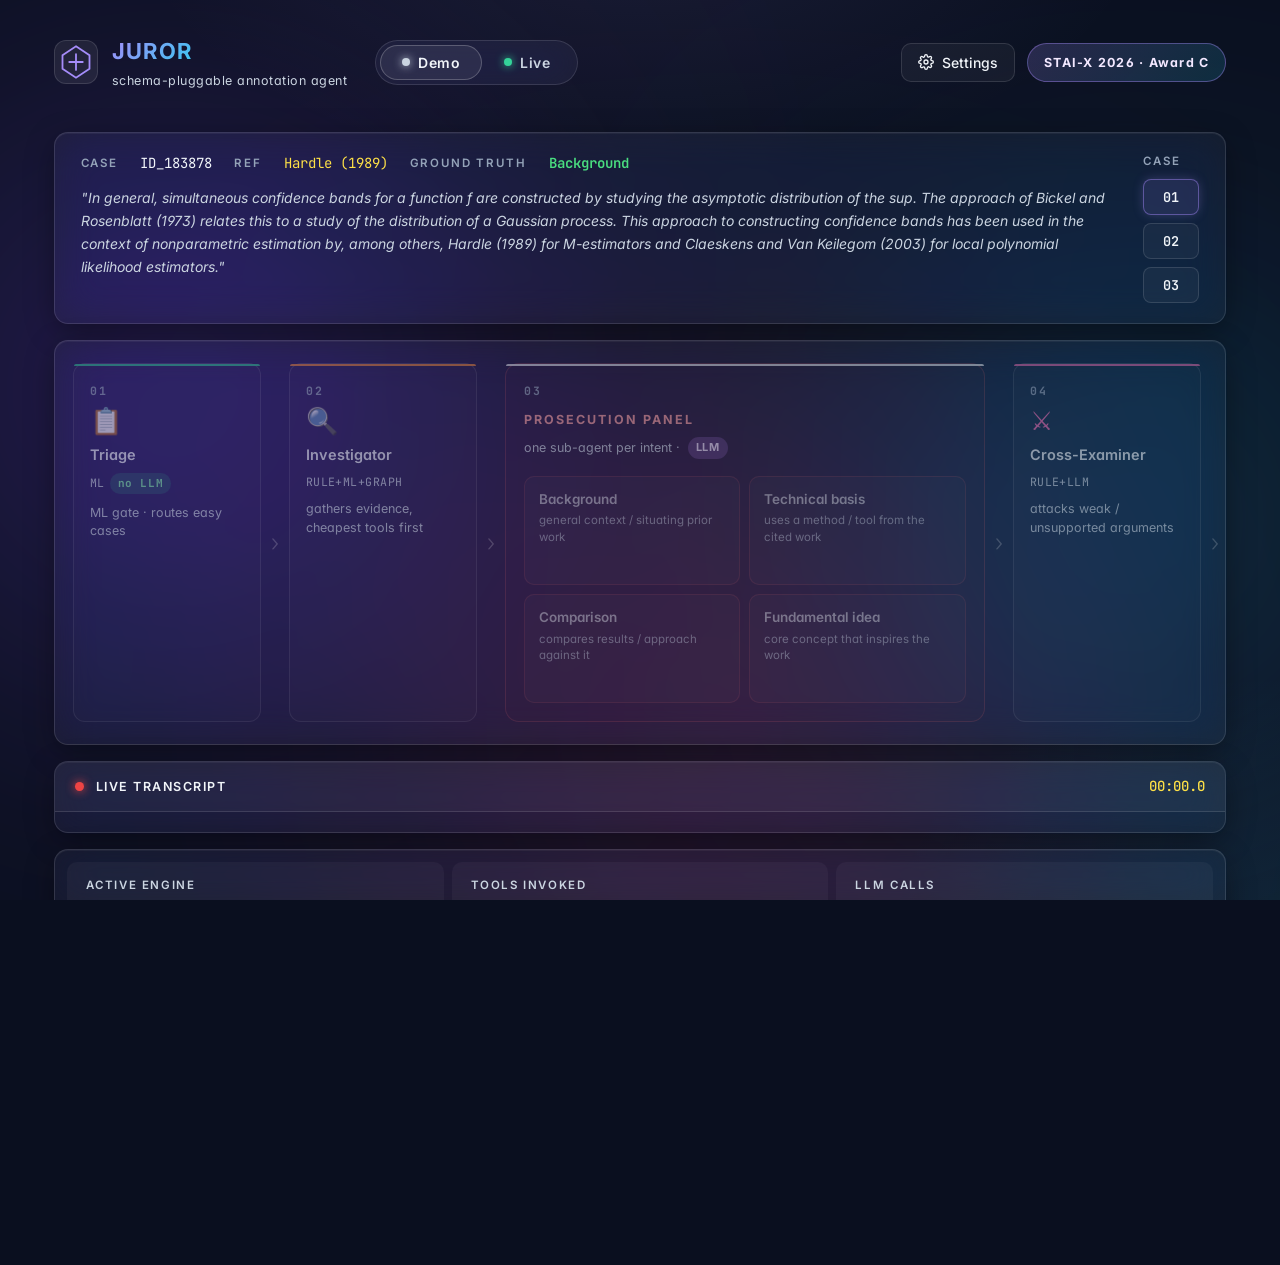
==== juror_demo_standalone.html @ 423d64f1 "Initial release of Citent — citation intent labeling agent Seven-stage workflow (code-named JUROR) t" ====
<!DOCTYPE html>
<html lang="en">
<head>
<meta charset="UTF-8">
<meta name="viewport" content="width=device-width, initial-scale=1.0">
<title>JUROR — Schema-Pluggable Annotation Agent</title>
<link rel="preconnect" href="https://fonts.googleapis.com">
<link rel="preconnect" href="https://fonts.gstatic.com" crossorigin>
<link href="https://fonts.googleapis.com/css2?family=Inter:wght@300;400;500;600;700;800&family=JetBrains+Mono:wght@400;500;600&display=swap" rel="stylesheet">
<style>
/* ═══════════════════════════════════════════════════════════════
   JUROR · Workflow Demo · v3 premium aesthetic
   Glassmorphism, aurora gradients, Inter type, premium accents.
   ═══════════════════════════════════════════════════════════════ */

* { box-sizing: border-box; margin: 0; padding: 0; }

:root {
  /* Surfaces — slightly lifted so glass cards read better */
  --bg-deep:    #0A0F1F;
  --bg-mid:     #11172B;
  --bg-elev:    #161E36;

  /* Glass — more present, stronger borders for legibility */
  --glass-fill:    rgba(255, 255, 255, 0.045);
  --glass-fill-2:  rgba(255, 255, 255, 0.070);
  --glass-border:  rgba(255, 255, 255, 0.12);
  --glass-border-strong: rgba(255, 255, 255, 0.22);
  --glass-blur:    saturate(160%) blur(20px);

  /* Type — brighter scale; passes WCAG AA on the new background */
  --text:       #F1F5F9;   /* slate-100 — body */
  --text-dim:   #CBD5E1;   /* slate-300 — captions & speech */
  --text-faint: #94A3B8;   /* slate-400 — labels */
  --text-soft:  #64748B;   /* slate-500 — micro hints only */

  /* Role accents */
  --c-triage:        #34D399;
  --c-investigator:  #FB923C;
  --c-advocate:      #F87171;
  --c-examiner:      #F472B6;
  --c-factchecker:   #A78BFA;
  --c-judge:         #5EEAD4;
  --c-clerk:         #FCD34D;
  --c-llm:           #C084FC;

  /* Brand */
  --accent-1: #A78BFA;
  --accent-2: #22D3EE;
  --accent-3: #F472B6;
  --accent-grad: linear-gradient(135deg, var(--accent-1) 0%, var(--accent-2) 50%, var(--accent-3) 100%);

  --radius:  14px;
  --radius-lg: 20px;

  --shadow-soft: 0 1px 0 0 rgba(255,255,255,0.05) inset, 0 8px 32px -4px rgba(0,0,0,0.45);
  --shadow-glow: 0 0 0 1px rgba(255,255,255,0.08), 0 12px 40px -6px rgba(167,139,250,0.18);

  --ease: cubic-bezier(0.22, 0.61, 0.36, 1);
}

html, body {
  height: 100%;
  background: var(--bg-deep);
  color: var(--text);
  font-family: 'Inter', -apple-system, BlinkMacSystemFont, "Segoe UI", Helvetica, Arial, sans-serif;
  font-size: 15.5px;
  line-height: 1.55;
  font-feature-settings: 'ss01', 'cv11';
  -webkit-font-smoothing: antialiased;
  text-rendering: optimizeLegibility;
  overflow-x: hidden;
}

/* ─── AURORA BACKGROUND ─── */
.aurora {
  position: fixed; inset: 0; z-index: 0;
  overflow: hidden; pointer-events: none;
  background:
    radial-gradient(ellipse 80% 60% at 50% -10%, rgba(167,139,250,0.10) 0%, transparent 50%),
    radial-gradient(ellipse 60% 50% at 100% 100%, rgba(34,211,238,0.08) 0%, transparent 50%),
    var(--bg-deep);
}
.aurora-blob {
  position: absolute;
  border-radius: 50%;
  filter: blur(140px);
  opacity: 0.22;       /* dialled down so text never fights with the blobs */
  mix-blend-mode: screen;
}
.blob-1 { width: 600px; height: 600px; left: -10%;  top: 10%;     background: #7C3AED; animation: blob1 24s infinite ease-in-out; }
.blob-2 { width: 500px; height: 500px; right: -8%;  top: 30%;     background: #0891B2; animation: blob2 28s infinite ease-in-out; }
.blob-3 { width: 700px; height: 700px; left: 30%;   bottom: -20%; background: #DB2777; opacity: 0.12; animation: blob3 32s infinite ease-in-out; }

@keyframes blob1 { 0%,100% { transform: translate(0,0); } 50% { transform: translate(80px,40px); } }
@keyframes blob2 { 0%,100% { transform: translate(0,0); } 50% { transform: translate(-60px,80px); } }
@keyframes blob3 { 0%,100% { transform: translate(0,0); } 50% { transform: translate(40px,-60px); } }

/* ─── LAYOUT ─── */
#app {
  position: relative; z-index: 1;
  width: min(1760px, 96vw);
  margin: 0 auto;
  padding: 20px 28px 26px;
  display: flex; flex-direction: column;
  gap: 16px;
}

.glass {
  background: var(--glass-fill);
  backdrop-filter: var(--glass-blur);
  -webkit-backdrop-filter: var(--glass-blur);
  border: 1px solid var(--glass-border);
  border-radius: var(--radius);
  box-shadow: var(--shadow-soft);
}

/* ═══════════════════════════════════════════════════════════════
   TOP NAV
   ═══════════════════════════════════════════════════════════════ */
.topnav {
  display: flex; align-items: center; gap: 28px;
  padding: 14px 0 10px;
}

.brand { display: flex; align-items: center; gap: 14px; flex-shrink: 0; }
.logo-mark {
  display: flex; align-items: center; justify-content: center;
  width: 44px; height: 44px;
  border-radius: 12px;
  background: var(--glass-fill-2);
  border: 1px solid var(--glass-border);
}
.logo-mark svg { width: 36px; height: 36px; }
.brand-text { display: flex; flex-direction: column; gap: 3px; }
.brand-name {
  font-size: 22px; font-weight: 700;
  background: var(--accent-grad);
  -webkit-background-clip: text; background-clip: text;
  -webkit-text-fill-color: transparent;
  letter-spacing: 0.06em;
}
.brand-tag {
  font-size: 12.5px;
  color: var(--text-dim);
  letter-spacing: 0.04em;
}

.mode-switch {
  display: inline-flex;
  background: var(--glass-fill);
  border: 1px solid var(--glass-border);
  border-radius: 999px;
  padding: 4px;
  backdrop-filter: var(--glass-blur);
}
.mode-opt {
  display: inline-flex; align-items: center; gap: 8px;
  border: 0; background: transparent;
  color: var(--text-dim);
  font-family: inherit;
  font-size: 14px; font-weight: 600;
  letter-spacing: 0.04em;
  padding: 9px 22px;
  border-radius: 999px;
  cursor: pointer;
  transition: color 0.2s var(--ease), background 0.3s var(--ease);
}
.mode-opt.active {
  color: var(--text);
  background: var(--glass-fill-2);
  box-shadow: inset 0 0 0 1px var(--glass-border-strong);
}
.mode-opt:hover:not(.active) { color: var(--text); }
.mode-dot {
  display: inline-block; width: 8px; height: 8px; border-radius: 50%;
  box-shadow: 0 0 8px currentColor;
}
.demo-dot { background: var(--text-dim); color: var(--text-dim); }
.live-dot { background: #34D399;        color: #34D399; }

.nav-actions { margin-left: auto; display: flex; align-items: center; gap: 12px; }
.nav-btn {
  display: inline-flex; align-items: center; gap: 8px;
  background: var(--glass-fill);
  border: 1px solid var(--glass-border);
  color: var(--text);
  border-radius: 10px;
  padding: 10px 16px;
  font-family: inherit; font-size: 14px; font-weight: 500;
  cursor: pointer;
  transition: all 0.2s var(--ease);
}
.nav-btn:hover {
  border-color: var(--glass-border-strong);
  background: var(--glass-fill-2);
}

.award-chip {
  background: linear-gradient(135deg, rgba(167,139,250,0.20), rgba(34,211,238,0.14));
  border: 1px solid rgba(167,139,250,0.40);
  color: #F3E8FF;
  padding: 9px 16px;
  border-radius: 999px;
  font-size: 12.5px;
  font-weight: 700;
  letter-spacing: 0.10em;
}

/* ═══════════════════════════════════════════════════════════════
   API KEY DRAWER
   ═══════════════════════════════════════════════════════════════ */
.api-drawer {
  max-height: 0; overflow: hidden;
  transition: max-height 0.4s var(--ease);
}
.api-drawer.open { max-height: 280px; }
.api-drawer-inner {
  background: var(--glass-fill);
  backdrop-filter: var(--glass-blur);
  border: 1px solid var(--glass-border);
  border-radius: var(--radius);
  padding: 18px;
  margin-top: 4px;
}
.api-row {
  display: grid;
  grid-template-columns: 1.5fr 2fr 1.2fr auto;
  gap: 14px;
  align-items: end;
}
.api-col { display: flex; flex-direction: column; gap: 7px; }
.api-col.grow { min-width: 0; }
.api-label {
  font-size: 12px;
  color: var(--text-dim);
  font-weight: 600;
  letter-spacing: 0.12em;
  text-transform: uppercase;
}
.api-label .hint {
  text-transform: none; letter-spacing: 0; font-weight: 400;
  color: var(--text-faint); font-size: 12px; margin-left: 8px;
}
.provider-grid {
  display: grid;
  grid-template-columns: repeat(4, 1fr);
  gap: 5px;
}
.prov-btn {
  display: inline-flex; align-items: center; justify-content: center; gap: 6px;
  background: rgba(255,255,255,0.04);
  border: 1px solid var(--glass-border);
  color: var(--text);
  font-family: inherit;
  font-size: 13px; font-weight: 500;
  padding: 10px 8px;
  border-radius: 8px;
  cursor: pointer;
  transition: all 0.2s var(--ease);
}
.prov-btn:hover { color: var(--text); border-color: var(--glass-border-strong); }
.prov-btn.active {
  color: var(--text);
  background: rgba(167,139,250,0.12);
  border-color: rgba(167,139,250,0.45);
  box-shadow: 0 0 16px -2px rgba(167,139,250,0.35);
}
.prov-logo { color: var(--accent-1); font-size: 10px; }
.api-input {
  background: rgba(255,255,255,0.05);
  border: 1px solid var(--glass-border);
  color: var(--text);
  font-family: 'JetBrains Mono', 'SF Mono', Menlo, Consolas, monospace;
  font-size: 13.5px;
  padding: 12px 14px;
  border-radius: 8px;
  outline: none;
  transition: border-color 0.15s var(--ease), background 0.15s var(--ease);
  width: 100%;
}
.api-input:focus {
  border-color: rgba(167,139,250,0.5);
  background: rgba(167,139,250,0.05);
}
.primary-btn {
  background: var(--accent-grad);
  border: 0;
  color: #FFFFFF;
  font-family: inherit;
  font-size: 14px; font-weight: 600;
  letter-spacing: 0.04em;
  padding: 12px 22px;
  border-radius: 8px;
  cursor: pointer;
  transition: filter 0.2s var(--ease), transform 0.15s var(--ease);
  white-space: nowrap;
}
.primary-btn:hover  { filter: brightness(1.15); }
.primary-btn:active { transform: translateY(1px); }
.api-status {
  margin-top: 16px;
  display: inline-flex; align-items: center; gap: 10px;
  padding: 9px 16px;
  background: rgba(255,255,255,0.04);
  border: 1px solid var(--glass-border);
  border-radius: 999px;
  font-size: 13px;
  color: var(--text);
}
.status-dot {
  width: 9px; height: 9px; border-radius: 50%;
  box-shadow: 0 0 8px currentColor;
}
.status-dot.pending { background: #94A3B8; color: #94A3B8; }
.status-dot.ok      { background: #4ADE80; color: #4ADE80; }
.status-dot.error   { background: #FB7185; color: #FB7185; }

/* ═══════════════════════════════════════════════════════════════
   CASE BAR
   ═══════════════════════════════════════════════════════════════ */
.casebar { display: flex; gap: 22px; padding: 20px 26px; }
.case-info { flex: 1; min-width: 0; }
.case-meta { display: flex; gap: 22px; align-items: center; flex-wrap: wrap; margin-bottom: 11px; }
.lbl {
  font-size: 11.5px;
  color: var(--text-faint);
  letter-spacing: 0.16em;
  font-weight: 600;
  text-transform: uppercase;
}
.lbl.small { font-size: 11.5px; }
.val {
  font-family: 'JetBrains Mono', 'SF Mono', Menlo, monospace;
  font-size: 14px;
  color: var(--text);
}
.val.ref { color: #FDE047; }
.val.gt  { color: #4ADE80; font-weight: 600; }
.case-paragraph {
  color: var(--text-dim);
  font-size: 14px;
  line-height: 1.65;
  font-style: italic;
}
.case-selector { display: flex; flex-direction: column; gap: 8px; align-items: stretch; }
.case-btn {
  background: rgba(255,255,255,0.04);
  border: 1px solid var(--glass-border);
  color: var(--text);
  width: 56px; height: 36px;
  border-radius: 8px;
  font-family: 'JetBrains Mono', monospace;
  font-size: 13.5px; font-weight: 600;
  cursor: pointer;
  transition: all 0.18s var(--ease);
}
.case-btn:hover  { color: var(--text); border-color: var(--glass-border-strong); }
.case-btn.active {
  color: var(--text);
  background: rgba(167,139,250,0.12);
  border-color: rgba(167,139,250,0.45);
  box-shadow: 0 0 12px -2px rgba(167,139,250,0.35);
}

/* ═══════════════════════════════════════════════════════════════
   WORKFLOW STRIP
   ═══════════════════════════════════════════════════════════════ */
.workflow {
  display: flex; align-items: stretch; gap: 10px;
  padding: 22px 18px;
  overflow-x: auto;
}
.workflow::-webkit-scrollbar { height: 7px; }
.workflow::-webkit-scrollbar-thumb { background: rgba(255,255,255,0.10); border-radius: 999px; }

.station {
  position: relative;
  display: flex; flex-direction: column; gap: 6px;
  padding: 18px 16px 16px;
  border-radius: 12px;
  background: rgba(255,255,255,0.035);
  border: 1px solid var(--glass-border);
  min-width: 188px;
  max-width: 220px;
  flex: 1 1 0;
  opacity: 0.55;
  transition: opacity 0.35s var(--ease), transform 0.35s var(--ease),
              box-shadow 0.35s var(--ease), background 0.35s var(--ease),
              border-color 0.35s var(--ease);
}
.station.dim    { opacity: 0.40; }
.station.active {
  opacity: 1;
  background: rgba(255,255,255,0.038);
  border-color: currentColor;
  box-shadow: 0 0 0 1px currentColor, 0 0 32px -6px currentColor,
              inset 0 1px 0 rgba(255,255,255,0.06);
  transform: translateY(-2px);
  z-index: 4;
}
.station::before {
  content: ''; position: absolute;
  top: 0; left: 0; right: 0;
  height: 2px;
  background: currentColor;
  border-radius: 12px 12px 0 0;
  opacity: 0.85;
}

.station.triage         { color: var(--c-triage); }
.station.investigator   { color: var(--c-investigator); }
.station.examiner       { color: var(--c-examiner); }
.station.factchecker    { color: var(--c-factchecker); }
.station.judge          { color: var(--c-judge); }
.station.clerk          { color: var(--c-clerk); }

.step-no {
  font-family: 'JetBrains Mono', monospace;
  font-size: 11.5px;
  color: var(--text-faint);
  letter-spacing: 0.18em;
  font-weight: 700;
}
.actor-icon { font-size: 26px; line-height: 1; margin: 2px 0 4px; }
.actor-name { color: var(--text); font-weight: 600; font-size: 14.5px; }
.actor-engine {
  font-size: 11.5px;
  color: var(--text-dim);
  font-family: 'JetBrains Mono', monospace;
  letter-spacing: 0.04em;
  display: inline-flex; flex-wrap: wrap; gap: 5px; align-items: center;
}
.actor-cap { font-size: 12.5px; color: var(--text-dim); line-height: 1.45; margin-top: 4px; }

.badge-no-llm, .badge-llm {
  display: inline-block;
  padding: 2px 8px;
  border-radius: 999px;
  font-size: 11px;
  font-weight: 700;
  letter-spacing: 0.06em;
}
.badge-no-llm { background: rgba(52,211,153,0.20);  color: #86EFAC; }
.badge-llm    { background: rgba(192,132,252,0.28); color: #F3E8FF; }

.say {
  margin-top: 10px;
  font-size: 13px;
  line-height: 1.5;
  color: var(--text);
  font-style: italic;
  min-height: 32px;
  border-left: 2px solid currentColor;
  padding-left: 11px;
  opacity: 0;
  transform: translateY(-2px);
  transition: opacity 0.3s var(--ease), transform 0.3s var(--ease);
}
.say.show { opacity: 1; transform: translateY(0); }

.flow-arrow {
  flex: 0 0 auto;
  align-self: center;
  color: rgba(255,255,255,0.18);
  font-size: 24px;
  font-weight: 300;
  line-height: 1;
  transition: color 0.3s var(--ease), text-shadow 0.3s var(--ease), transform 0.3s var(--ease);
}
.flow-arrow.lit  { color: rgba(167,139,250,0.6); }
.flow-arrow.next {
  color: var(--accent-1);
  text-shadow: 0 0 16px var(--accent-1);
  transform: scale(1.15);
}

/* ─── PROSECUTION PANEL ─── */
.panel-station {
  position: relative;
  display: flex; flex-direction: column; gap: 8px;
  padding: 18px;
  background: rgba(248,113,113,0.04);
  border: 1px solid rgba(248,113,113,0.24);
  border-radius: 14px;
  min-width: 480px;
  flex: 2;
  opacity: 0.55;
  transition: opacity 0.35s var(--ease), background 0.35s var(--ease),
              border-color 0.35s var(--ease), box-shadow 0.35s var(--ease);
}
.panel-station.active {
  opacity: 1;
  background: rgba(248,113,113,0.07);
  border-color: rgba(248,113,113,0.50);
  box-shadow: 0 0 0 1px rgba(248,113,113,0.35), 0 0 36px -8px rgba(248,113,113,0.35);
}
.panel-title {
  font-size: 12.5px; font-weight: 700;
  letter-spacing: 0.16em;
  color: #FCA5A5; margin-top: 2px;
}
.panel-sub {
  font-size: 12.5px; color: var(--text-dim);
  display: inline-flex; align-items: center; gap: 8px;
}

.intent-lanes {
  display: grid;
  grid-template-columns: 1fr 1fr;
  gap: 9px;
  margin-top: 9px;
}

.advocate {
  position: relative;
  display: flex; flex-direction: column;
  background: rgba(255,255,255,0.045);
  border: 1px solid rgba(248,113,113,0.26);
  border-radius: 10px;
  padding: 12px 14px;
  opacity: 0.72;
  transition: all 0.3s var(--ease);
}
.advocate.dim    { opacity: 0.40; }
.advocate.active {
  opacity: 1;
  background: rgba(255,255,255,0.07);
  border-color: rgba(248,113,113,0.60);
  box-shadow: 0 0 0 1px rgba(248,113,113,0.4), 0 0 22px -3px rgba(248,113,113,0.35);
}
.advocate.winner {
  opacity: 1;
  background: rgba(252,211,77,0.10);
  border-color: rgba(252,211,77,0.55);
  box-shadow: 0 0 0 1px rgba(252,211,77,0.6), 0 0 32px -4px rgba(252,211,77,0.45);
}
.intent-name { font-size: 13.5px; font-weight: 600; color: var(--text); }
.intent-def  { font-size: 11.5px; color: var(--text-dim); margin-top: 3px; line-height: 1.4; }
.adv-arg {
  font-size: 12.5px; line-height: 1.45;
  color: var(--text);
  margin-top: 9px;
  font-style: italic;
  opacity: 0;
  transform: translateY(-2px);
  transition: opacity 0.3s var(--ease), transform 0.3s var(--ease);
  min-height: 14px;
}
.adv-arg.show { opacity: 1; transform: translateY(0); }
.adv-strength {
  font-family: 'JetBrains Mono', monospace;
  font-size: 11px;
  color: var(--text-dim);
  margin-top: 4px;
  letter-spacing: 0.04em;
  opacity: 0;
  transition: opacity 0.25s var(--ease);
}
.adv-strength.show { opacity: 1; }

.strike-overlay {
  position: absolute; inset: 0;
  border-radius: 10px; pointer-events: none;
  background:
    linear-gradient(135deg, transparent 47%, rgba(248,113,113,0.85) 49%, rgba(248,113,113,0.85) 51%, transparent 53%),
    rgba(248,113,113,0.08);
  opacity: 0;
  transition: opacity 0.4s var(--ease);
}
.strike-overlay.show { opacity: 0.85; }

/* ═══════════════════════════════════════════════════════════════
   STAMP
   ═══════════════════════════════════════════════════════════════ */
.stamp {
  position: absolute;
  top: 8px; right: 8px;
  font-family: 'JetBrains Mono', monospace;
  font-size: 12.5px; font-weight: 800;
  padding: 5px 11px;
  border: 1.8px solid;
  border-radius: 4px;
  transform: rotate(-12deg) scale(1.5);
  opacity: 0;
  pointer-events: none;
  letter-spacing: 0.1em;
  animation: stamp 0.55s ease-out forwards;
  z-index: 100;
}
.stamp.pass { color: #34D399; border-color: #34D399; background: rgba(52,211,153,0.10); }
.stamp.fail { color: #F87171; border-color: #F87171; background: rgba(248,113,113,0.12); }
@keyframes stamp {
  0%   { transform: rotate(-12deg) scale(2.4); opacity: 0; }
  40%  { transform: rotate(-12deg) scale(0.92); opacity: 1; }
  60%  { transform: rotate(-12deg) scale(1.08); opacity: 1; }
  100% { transform: rotate(-12deg) scale(1);    opacity: 0.95; }
}

/* ═══════════════════════════════════════════════════════════════
   TRANSCRIPT
   ═══════════════════════════════════════════════════════════════ */
.transcript {
  display: flex; flex-direction: column;
  overflow: hidden;
  max-height: 340px;
}
.transcript-header {
  display: flex; align-items: center; gap: 12px;
  padding: 14px 20px;
  background: rgba(255,255,255,0.04);
  border-bottom: 1px solid var(--glass-border);
}
.transcript-header .dot {
  width: 9px; height: 9px; border-radius: 50%;
  background: #EF4444;
  box-shadow: 0 0 10px #EF4444;
  animation: pulse-dot 1.5s ease-in-out infinite;
}
.transcript-header .t-title {
  font-weight: 600; letter-spacing: 0.12em;
  font-size: 12.5px;
  flex: 1; color: var(--text); text-transform: uppercase;
}
.transcript-header .clock {
  font-family: 'JetBrains Mono', monospace;
  color: #FDE047;
  font-size: 14px; font-weight: 500;
}
@keyframes pulse-dot { 0%,100% { opacity: 1; } 50% { opacity: 0.25; } }

.transcript-log {
  list-style: none;
  padding: 8px 18px 12px;
  margin: 0;
  flex: 1;
  overflow-y: auto;
  font-size: 13.5px;
  line-height: 1.55;
}
.transcript-log::-webkit-scrollbar { width: 7px; }
.transcript-log::-webkit-scrollbar-thumb { background: rgba(255,255,255,0.14); border-radius: 999px; }
.transcript-log li {
  padding: 7px 0;
  border-bottom: 1px dashed rgba(255,255,255,0.06);
  display: flex; gap: 11px; align-items: flex-start;
  animation: slide-in 0.3s var(--ease);
}
@keyframes slide-in { from { opacity: 0; transform: translateY(-3px); } to { opacity: 1; transform: translateY(0); } }
.transcript-log .ts {
  color: var(--text-faint);
  font-family: 'JetBrains Mono', monospace;
  font-size: 11.5px;
  min-width: 58px;
  padding-top: 2px;
}
.transcript-log .actor-tag {
  font-weight: 700;
  font-size: 11px;
  padding: 2px 8px;
  border-radius: 5px;
  letter-spacing: 0.08em;
  white-space: nowrap;
  min-width: 86px;
  text-align: center;
}
.transcript-log .actor-tag.triage       { background: rgba(52,211,153,0.22);  color: #86EFAC; }
.transcript-log .actor-tag.investigator { background: rgba(251,146,60,0.22);  color: #FDBA74; }
.transcript-log .actor-tag.advocate     { background: rgba(248,113,113,0.22); color: #FCA5A5; }
.transcript-log .actor-tag.examiner     { background: rgba(244,114,182,0.22); color: #F9A8D4; }
.transcript-log .actor-tag.factchecker  { background: rgba(167,139,250,0.28); color: #DDD6FE; }
.transcript-log .actor-tag.judge        { background: rgba(94,234,212,0.22);  color: #99F6E4; }
.transcript-log .actor-tag.clerk        { background: rgba(252,211,77,0.22);  color: #FDE68A; }
.transcript-log .actor-tag.system       { background: rgba(255,255,255,0.10); color: #CBD5E1; }
.transcript-log .actor-tag.tool         { background: rgba(255,255,255,0.08); color: var(--text-dim); }

.transcript-log .msg { color: var(--text); flex: 1; word-break: break-word; }
.transcript-log .msg.tool { font-family: 'JetBrains Mono', monospace; font-size: 12.5px; color: var(--text-dim); }
.transcript-log .verify-pass { color: #4ADE80; font-weight: 700; }
.transcript-log .verify-fail { color: #FB7185; font-weight: 700; }

.engine-chip {
  display: inline-block;
  padding: 1px 7px;
  border-radius: 4px;
  font-size: 10.5px;
  font-weight: 700;
  letter-spacing: 0.06em;
  margin-left: 7px;
  vertical-align: middle;
  font-family: 'JetBrains Mono', monospace;
}
.engine-chip.ml    { background: rgba(52,211,153,0.18); color: #6EE7B7; }
.engine-chip.rule  { background: rgba(252,211,77,0.18); color: #FDE68A; }
.engine-chip.graph { background: rgba(96,165,250,0.18); color: #93C5FD; }
.engine-chip.nli   { background: rgba(167,139,250,0.20); color: #C4B5FD; }
.engine-chip.llm   { background: rgba(192,132,252,0.25); color: #E9D5FF; }
.engine-chip.code  { background: rgba(156,163,175,0.18); color: var(--text-dim); }

/* ═══════════════════════════════════════════════════════════════
   METERS
   ═══════════════════════════════════════════════════════════════ */
.meters {
  display: grid;
  grid-template-columns: 1fr 1fr 1fr 1fr 1fr 2fr;
  gap: 8px;
  padding: 12px;
}
.meter {
  background: rgba(255,255,255,0.035);
  border-radius: 10px;
  padding: 14px 18px;
  display: flex; flex-direction: column; gap: 6px;
  border: 1px solid transparent;
  transition: border-color 0.25s var(--ease);
}
.meter:hover { border-color: var(--glass-border); }
.meter-label {
  font-size: 11.5px;
  letter-spacing: 0.14em;
  color: var(--text-dim);
  font-weight: 600;
  text-transform: uppercase;
}
.meter-value {
  font-size: 21px;
  font-weight: 600;
  color: var(--text);
  font-family: 'JetBrains Mono', monospace;
}
.meter.big .meter-value { font-size: 24px; }
.meter-value.glow-llm.active {
  color: #F3E8FF;
  text-shadow: 0 0 16px rgba(192,132,252,0.75);
}
.meter-value.verdict { font-size: 17px; color: #FDE047; }
.meter-value.verdict.final {
  font-size: 19px;
  background: linear-gradient(90deg, #86EFAC, #4ADE80);
  -webkit-background-clip: text; background-clip: text;
  -webkit-text-fill-color: transparent;
}
.meter-value.verdict.abstain {
  background: linear-gradient(90deg, #F87171, #FB923C);
  -webkit-background-clip: text; background-clip: text;
  -webkit-text-fill-color: transparent;
}

/* ═══════════════════════════════════════════════════════════════
   ARTIFACT DRAWER
   ═══════════════════════════════════════════════════════════════ */
.artifact-drawer {
  background: linear-gradient(135deg, rgba(252,211,77,0.06), rgba(202,138,4,0.04));
  border: 1px solid rgba(252,211,77,0.20);
  border-radius: var(--radius);
  padding: 16px 20px;
  transition: max-height 0.5s var(--ease), opacity 0.4s var(--ease), padding 0.3s var(--ease);
  max-height: 600px;
  opacity: 1;
  overflow: hidden;
  box-shadow: 0 0 28px -6px rgba(252,211,77,0.20);
}
.artifact-drawer.hidden { max-height: 0; opacity: 0; padding: 0; border: 0; }
.artifact-header {
  font-weight: 700;
  font-size: 13.5px;
  letter-spacing: 0.16em;
  display: flex; align-items: center; gap: 12px;
  padding-bottom: 12px;
  margin-bottom: 14px;
  border-bottom: 1px solid rgba(252,211,77,0.24);
  color: #FEF3C7;
  text-transform: uppercase;
}
.seal { font-size: 20px; }
.seal-r {
  margin-left: auto;
  background: rgba(252,211,77,0.22);
  color: #FEF3C7;
  padding: 4px 12px;
  border-radius: 999px;
  font-size: 11.5px; letter-spacing: 0.10em;
}
#artifact-json {
  font-family: 'JetBrains Mono', monospace;
  font-size: 13px;
  line-height: 1.7;
  max-height: 360px;
  overflow: auto;
  background: rgba(0,0,0,0.30);
  padding: 16px;
  border-radius: 8px;
  color: #FEF3C7;
  border: 1px solid rgba(252,211,77,0.14);
}

/* ═══════════════════════════════════════════════════════════════
   CONTROLS
   ═══════════════════════════════════════════════════════════════ */
.controls {
  display: flex; gap: 12px; align-items: center;
  padding: 14px 20px;
  flex-wrap: wrap;
}
.ctrl {
  display: inline-flex; align-items: center; gap: 8px;
  background: rgba(255,255,255,0.045);
  border: 1px solid var(--glass-border);
  color: var(--text);
  padding: 10px 20px;
  border-radius: 8px;
  font-family: inherit;
  font-size: 14px; font-weight: 500;
  cursor: pointer;
  transition: all 0.18s var(--ease);
}
.ctrl:hover:not(:disabled) {
  background: var(--glass-fill-2);
  border-color: var(--glass-border-strong);
}
.ctrl.primary {
  background: var(--accent-grad);
  border-color: transparent;
  color: #FFFFFF;
  font-weight: 600;
}
.ctrl.primary:hover:not(:disabled) { filter: brightness(1.15); }
.ctrl:disabled { opacity: 0.32; cursor: not-allowed; }

.speed { display: flex; gap: 5px; align-items: center; color: var(--text-dim); font-size: 12.5px; }
.speed-btn {
  background: rgba(255,255,255,0.04);
  border: 1px solid var(--glass-border);
  color: var(--text);
  padding: 7px 12px;
  border-radius: 6px;
  font-family: 'JetBrains Mono', monospace;
  font-size: 12.5px; font-weight: 500;
  cursor: pointer;
  transition: all 0.15s var(--ease);
}
.speed-btn:hover { color: var(--text); }
.speed-btn.active {
  color: var(--text);
  background: rgba(167,139,250,0.20);
  border-color: rgba(167,139,250,0.55);
}

.legend {
  margin-left: auto;
  display: flex; gap: 16px;
  font-size: 12px;
  color: var(--text-dim);
  font-family: 'JetBrains Mono', monospace;
  letter-spacing: 0.04em;
}
.legend-dot {
  display: inline-block;
  width: 11px; height: 11px;
  border-radius: 2px;
  margin-right: 6px;
  vertical-align: middle;
}
.legend-dot.ml    { background: #6EE7B7; }
.legend-dot.rule  { background: #FDE68A; }
.legend-dot.graph { background: #93C5FD; }
.legend-dot.nli   { background: #C4B5FD; }
.legend-dot.llm   { background: #E9D5FF; }

.error-banner {
  background: rgba(248,113,113,0.10);
  color: #FCA5A5;
  padding: 12px 16px;
  border-radius: 10px;
  margin-bottom: 8px;
  font-size: 12.5px;
  border: 1px solid rgba(248,113,113,0.32);
}
.hidden { display: none; }

@media (max-width: 1280px) {
  .api-row { grid-template-columns: 1fr 1fr; }
  .meters  { grid-template-columns: 1fr 1fr 1fr; }
  .meter.wide { grid-column: span 3; }
}
@media (max-width: 760px) {
  .topnav { flex-wrap: wrap; }
  .nav-actions .award-chip { display: none; }
  .workflow { flex-direction: column; }
  .flow-arrow { transform: rotate(90deg); align-self: center; }
}

</style>
</head>
<body>

<div class="aurora">
  <div class="aurora-blob blob-1"></div>
  <div class="aurora-blob blob-2"></div>
  <div class="aurora-blob blob-3"></div>
</div>

<div id="app">

  <!-- ════════ TOP NAV ════════ -->
  <header class="topnav">
    <div class="brand">
      <div class="logo-mark">
        <svg width="32" height="32" viewBox="0 0 32 32" fill="none">
          <path d="M16 2 L28 10 L28 22 L16 30 L4 22 L4 10 Z" stroke="url(#brand-grad)" stroke-width="1.6" fill="none"/>
          <path d="M16 9 L16 23 M10 16 L22 16" stroke="url(#brand-grad)" stroke-width="1.6" stroke-linecap="round"/>
          <defs>
            <linearGradient id="brand-grad" x1="0" y1="0" x2="32" y2="32">
              <stop offset="0%" stop-color="#A78BFA"/>
              <stop offset="100%" stop-color="#22D3EE"/>
            </linearGradient>
          </defs>
        </svg>
      </div>
      <div class="brand-text">
        <div class="brand-name">JUROR</div>
        <div class="brand-tag">schema-pluggable annotation agent</div>
      </div>
    </div>

    <nav class="mode-switch" id="mode-switch">
      <button class="mode-opt active" data-mode="demo">
        <span class="mode-dot demo-dot"></span> Demo
      </button>
      <button class="mode-opt" data-mode="live">
        <span class="mode-dot live-dot"></span> Live
      </button>
    </nav>

    <div class="nav-actions">
      <button class="nav-btn" id="btn-settings" aria-label="API settings">
        <svg width="16" height="16" viewBox="0 0 24 24" fill="none" stroke="currentColor" stroke-width="2" stroke-linecap="round" stroke-linejoin="round"><circle cx="12" cy="12" r="3"/><path d="M19.4 15a1.65 1.65 0 0 0 .33 1.82l.06.06a2 2 0 0 1 0 2.83 2 2 0 0 1-2.83 0l-.06-.06a1.65 1.65 0 0 0-1.82-.33 1.65 1.65 0 0 0-1 1.51V21a2 2 0 0 1-2 2 2 2 0 0 1-2-2v-.09A1.65 1.65 0 0 0 9 19.4a1.65 1.65 0 0 0-1.82.33l-.06.06a2 2 0 0 1-2.83 0 2 2 0 0 1 0-2.83l.06-.06a1.65 1.65 0 0 0 .33-1.82 1.65 1.65 0 0 0-1.51-1H3a2 2 0 0 1-2-2 2 2 0 0 1 2-2h.09A1.65 1.65 0 0 0 4.6 9a1.65 1.65 0 0 0-.33-1.82l-.06-.06a2 2 0 0 1 0-2.83 2 2 0 0 1 2.83 0l.06.06a1.65 1.65 0 0 0 1.82.33H9a1.65 1.65 0 0 0 1-1.51V3a2 2 0 0 1 2-2 2 2 0 0 1 2 2v.09a1.65 1.65 0 0 0 1 1.51 1.65 1.65 0 0 0 1.82-.33l.06-.06a2 2 0 0 1 2.83 0 2 2 0 0 1 0 2.83l-.06.06a1.65 1.65 0 0 0-.33 1.82V9a1.65 1.65 0 0 0 1.51 1H21a2 2 0 0 1 2 2 2 2 0 0 1-2 2h-.09a1.65 1.65 0 0 0-1.51 1z"/></svg>
        Settings
      </button>
      <div class="award-chip">STAI-X 2026 · Award C</div>
    </div>
  </header>

  <!-- ════════ API KEY DRAWER (hidden until Settings is clicked) ════════ -->
  <section class="api-drawer" id="api-drawer">
    <div class="api-drawer-inner">
      <div class="api-row">
        <div class="api-col">
          <label class="api-label">Provider</label>
          <div class="provider-grid">
            <button class="prov-btn active" data-provider="anthropic">
              <span class="prov-logo">●</span> Anthropic
            </button>
            <button class="prov-btn" data-provider="openai">
              <span class="prov-logo">●</span> OpenAI
            </button>
            <button class="prov-btn" data-provider="google">
              <span class="prov-logo">●</span> Google
            </button>
            <button class="prov-btn" data-provider="deepseek">
              <span class="prov-logo">●</span> DeepSeek
            </button>
          </div>
        </div>
        <div class="api-col grow">
          <label class="api-label">API key  <span class="hint">stored in this tab only · never sent anywhere except the provider</span></label>
          <input type="password" id="api-key-input" class="api-input" placeholder="sk-ant-… / sk-… / AIza…">
        </div>
        <div class="api-col">
          <label class="api-label">Model</label>
          <input type="text" id="api-model-input" class="api-input" placeholder="claude-opus-4-6">
        </div>
        <div class="api-col">
          <label class="api-label">&nbsp;</label>
          <button id="btn-save-key" class="primary-btn">Activate Live</button>
        </div>
      </div>
      <div class="api-status" id="api-status">
        <span class="status-dot pending"></span>
        <span id="api-status-text">No key set — running scripted demo trace.</span>
      </div>
    </div>
  </section>

  <!-- ════════ CASE BAR ════════ -->
  <section class="casebar glass">
    <div class="case-info">
      <div class="case-meta">
        <span class="lbl">CASE</span>
        <span id="case-id" class="val">—</span>
        <span class="lbl">REF</span>
        <span id="case-ref" class="val ref">—</span>
        <span class="lbl">GROUND&nbsp;TRUTH</span>
        <span id="case-gt" class="val gt">—</span>
      </div>
      <p id="case-paragraph" class="case-paragraph">—</p>
    </div>
    <div class="case-selector">
      <span class="lbl small">case</span>
      <button class="case-btn active" data-case="1">01</button>
      <button class="case-btn" data-case="2">02</button>
      <button class="case-btn" data-case="3">03</button>
    </div>
  </section>

  <!-- ════════ WORKFLOW STRIP (left → right) ════════ -->
  <main class="workflow glass">

    <!-- ① Triage -->
    <div class="station actor triage" id="actor-triage">
      <div class="step-no">01</div>
      <div class="actor-icon">📋</div>
      <div class="actor-name">Triage</div>
      <div class="actor-engine">ML <span class="badge-no-llm">no LLM</span></div>
      <div class="actor-cap">ML gate · routes easy cases</div>
      <div class="say" id="say-triage"></div>
    </div>

    <div class="flow-arrow">›</div>

    <!-- ② Investigator -->
    <div class="station actor investigator" id="actor-investigator">
      <div class="step-no">02</div>
      <div class="actor-icon">🔍</div>
      <div class="actor-name">Investigator</div>
      <div class="actor-engine">RULE+ML+GRAPH</div>
      <div class="actor-cap">gathers evidence, cheapest tools first</div>
      <div class="say" id="say-investigator"></div>
    </div>

    <div class="flow-arrow">›</div>

    <!-- ③ Prosecution Panel -->
    <div class="station panel-station" id="station-panel">
      <div class="step-no">03</div>
      <div class="panel-title">PROSECUTION PANEL</div>
      <div class="panel-sub">one sub-agent per intent · <span class="badge-llm">LLM</span></div>

      <div class="intent-lanes">
        <div class="actor advocate" id="actor-adv-BG">
          <div class="intent-name">Background</div>
          <div class="intent-def">general context / situating prior work</div>
          <div class="adv-arg" id="arg-BG"></div>
          <div class="adv-strength" id="str-BG"></div>
          <div class="strike-overlay"></div>
        </div>
        <div class="actor advocate" id="actor-adv-TB">
          <div class="intent-name">Technical basis</div>
          <div class="intent-def">uses a method / tool from the cited work</div>
          <div class="adv-arg" id="arg-TB"></div>
          <div class="adv-strength" id="str-TB"></div>
          <div class="strike-overlay"></div>
        </div>
        <div class="actor advocate" id="actor-adv-CP">
          <div class="intent-name">Comparison</div>
          <div class="intent-def">compares results / approach against it</div>
          <div class="adv-arg" id="arg-CP"></div>
          <div class="adv-strength" id="str-CP"></div>
          <div class="strike-overlay"></div>
        </div>
        <div class="actor advocate" id="actor-adv-FI">
          <div class="intent-name">Fundamental idea</div>
          <div class="intent-def">core concept that inspires the work</div>
          <div class="adv-arg" id="arg-FI"></div>
          <div class="adv-strength" id="str-FI"></div>
          <div class="strike-overlay"></div>
        </div>
      </div>
    </div>

    <div class="flow-arrow">›</div>

    <!-- ④ Cross-Examiner -->
    <div class="station actor examiner" id="actor-examiner">
      <div class="step-no">04</div>
      <div class="actor-icon">⚔</div>
      <div class="actor-name">Cross-Examiner</div>
      <div class="actor-engine">RULE+LLM</div>
      <div class="actor-cap">attacks weak / unsupported arguments</div>
      <div class="say" id="say-examiner"></div>
    </div>

    <div class="flow-arrow">›</div>

    <!-- ⑤ Fact-Checker -->
    <div class="station actor factchecker" id="actor-factchecker">
      <div class="step-no">05</div>
      <div class="actor-icon">🔬</div>
      <div class="actor-name">Fact-Checker</div>
      <div class="actor-engine">EXACT+BLEU+NLI <span class="badge-no-llm">no LLM</span></div>
      <div class="actor-cap">verifies every quote against the source</div>
      <div class="say" id="say-factchecker"></div>
    </div>

    <div class="flow-arrow">›</div>

    <!-- ⑥ Judge -->
    <div class="station actor judge" id="actor-judge">
      <div class="step-no">06</div>
      <div class="actor-icon">⚖</div>
      <div class="actor-name">Judge</div>
      <div class="actor-engine">LLM + CAL</div>
      <div class="actor-cap">weighs survivors, calibrates → verdict</div>
      <div class="say" id="say-judge"></div>
    </div>

    <div class="flow-arrow">›</div>

    <!-- ⑦ Clerk -->
    <div class="station actor clerk" id="actor-clerk">
      <div class="step-no">07</div>
      <div class="actor-icon">📝</div>
      <div class="actor-name">Clerk</div>
      <div class="actor-engine">CODE <span class="badge-no-llm">no LLM</span></div>
      <div class="actor-cap">seals the annotation artifact</div>
      <div class="say" id="say-clerk"></div>
    </div>

  </main>

  <!-- ════════ TRANSCRIPT ════════ -->
  <aside class="transcript glass">
    <div class="transcript-header">
      <span class="dot"></span>
      <span class="t-title">Live Transcript</span>
      <span class="clock" id="clock">00:00.0</span>
    </div>
    <ol class="transcript-log" id="transcript-log"></ol>
  </aside>

  <!-- ════════ METERS ════════ -->
  <section class="meters glass">
    <div class="meter">
      <span class="meter-label">Active engine</span>
      <span class="meter-value" id="m-engine">—</span>
    </div>
    <div class="meter">
      <span class="meter-label">Tools invoked</span>
      <span class="meter-value" id="m-tools">0</span>
    </div>
    <div class="meter big">
      <span class="meter-label">LLM calls</span>
      <span class="meter-value glow-llm" id="m-llm">0</span>
    </div>
    <div class="meter big">
      <span class="meter-label">LLM tokens</span>
      <span class="meter-value glow-llm" id="m-tokens">0</span>
    </div>
    <div class="meter">
      <span class="meter-label">Stage</span>
      <span class="meter-value" id="m-stage">—</span>
    </div>
    <div class="meter wide">
      <span class="meter-label">Final verdict</span>
      <span class="meter-value verdict" id="m-verdict">pending…</span>
    </div>
  </section>

  <!-- ════════ ARTIFACT DRAWER ════════ -->
  <section class="artifact-drawer hidden" id="artifact-drawer">
    <div class="artifact-header">
      <span class="seal">⚖</span>
      ANNOTATION ARTIFACT
      <span class="seal-r">filed</span>
    </div>
    <pre id="artifact-json"></pre>
  </section>

  <!-- ════════ CONTROLS ════════ -->
  <footer class="controls glass">
    <button id="btn-play" class="ctrl primary">
      <svg width="12" height="12" viewBox="0 0 12 12"><path d="M3 2 L10 6 L3 10 Z" fill="currentColor"/></svg>
      Run
    </button>
    <button id="btn-pause" class="ctrl" disabled>
      <svg width="10" height="10" viewBox="0 0 12 12"><rect x="3" y="2" width="2.4" height="8" fill="currentColor"/><rect x="6.6" y="2" width="2.4" height="8" fill="currentColor"/></svg>
      Pause
    </button>
    <button id="btn-restart" class="ctrl">
      <svg width="12" height="12" viewBox="0 0 12 12" fill="none" stroke="currentColor" stroke-width="1.5"><path d="M2 6 a4 4 0 1 1 1.2 2.8"/><path d="M1.5 2 L1.5 4.8 L4.3 4.8" stroke-linejoin="round"/></svg>
      Restart
    </button>
    <div class="speed">
      <span class="lbl small">speed</span>
      <button class="speed-btn" data-speed="0.5">0.5×</button>
      <button class="speed-btn active" data-speed="1">1×</button>
      <button class="speed-btn" data-speed="2">2×</button>
      <button class="speed-btn" data-speed="4">4×</button>
    </div>
    <div class="legend">
      <span class="legend-dot ml"></span> ML
      <span class="legend-dot rule"></span> Rule
      <span class="legend-dot graph"></span> Graph
      <span class="legend-dot nli"></span> NLI
      <span class="legend-dot llm"></span> LLM
    </div>
  </footer>

</div>

<script>
window.JUROR_TRACES = {"1": {"case_id": "ID_183878", "input": {"paragraph": "In general, simultaneous confidence bands for a function f are constructed by studying the asymptotic distribution of the sup. The approach of Bickel and Rosenblatt (1973) relates this to a study of the distribution of a Gaussian process. This approach to constructing confidence bands has been used in the context of nonparametric estimation by, among others, Hardle (1989) for M-estimators and Claeskens and Van Keilegom (2003) for local polynomial likelihood estimators.", "cited_ref": "Hardle (1989)", "ground_truth": "Background"}, "schema": {"task": "citation_intent", "labels": ["Background", "Technical basis", "Comparison", "Fundamental idea"]}, "stages": [{"id": "triage", "name": "Triage Officer", "engine": "ML", "tools_called": ["tfidf_lr_classifier"], "duration_ms": 0.0, "tokens": 0, "llm_calls": 0, "outputs": {"difficulty": 0.3, "shortlist": ["Background", "Technical basis", "Comparison", "Fundamental idea"], "probs": {"Background": 0.7, "Technical basis": 0.1, "Comparison": 0.1, "Fundamental idea": 0.1}, "fast_track": false}, "actions": [{"t": 0, "type": "say", "actor": "triage", "text": "New case received: ID_183878."}, {"t": 250, "type": "tool_call", "tool": "tfidf_lr_classifier", "engine": "ML", "summary": "max_prob = 0.700"}, {"t": 700, "type": "say", "actor": "triage", "text": "Difficulty = 0.30. Convening one advocate per intent: Background, Technical basis, Comparison, Fundamental idea."}, {"t": 1100, "type": "shortlist", "value": ["Background", "Technical basis", "Comparison", "Fundamental idea"], "fast_track": false}]}, {"id": "investigator", "name": "Investigator", "engine": "RULE+ML+GRAPH", "tools_called": ["rhetorical_marker_regex", "section_classifier", "co_citation_lookup"], "duration_ms": 0.7, "tokens": 0, "llm_calls": 0, "outputs": {"markers": [{"marker": "has been used", "label": "Background", "pos": 286}, {"marker": "among others", "label": "Background", "pos": 347}, {"marker": "in general", "label": "Background", "pos": 0}], "section": {"section": "Related Work", "confidence": 0.74}, "co_citations": ["Bickel and Rosenblatt (1973)", "Keilegom (2003)"]}, "actions": [{"t": 0, "type": "say", "actor": "investigator", "text": "Gathering evidence; cheapest tools first."}, {"t": 350, "type": "tool_call", "tool": "rhetorical_marker_regex", "engine": "RULE", "summary": "3 marker(s) found"}, {"t": 800, "type": "say", "actor": "investigator", "text": "Found 3 rhetorical marker(s): among others, has been used, in general."}, {"t": 1250, "type": "tool_call", "tool": "section_classifier", "engine": "ML", "summary": "Related Work"}, {"t": 1600, "type": "say", "actor": "investigator", "text": "Section: Related Work (conf 0.74)."}, {"t": 2000, "type": "tool_call", "tool": "co_citation_lookup", "engine": "GRAPH", "summary": "2 co-citation(s)"}, {"t": 2400, "type": "say", "actor": "investigator", "text": "Case file complete \u2014 3 markers, section=Related Work, 2 co-cites."}]}, {"id": "panel", "name": "Prosecution Panel", "engine": "LLM", "tools_called": ["llm_advocate[Background]", "llm_advocate[Technical basis]", "llm_advocate[Comparison]", "llm_advocate[Fundamental idea]"], "duration_ms": 0.0, "tokens": 560, "llm_calls": 4, "outputs": {"advocates": [{"label": "Background", "argument": "I argue Background: 3 marker(s) found (among others, has been used, in general); paragraph is from Related Work.", "evidence_spans": [{"span": "ng confidence bands has been used in the context of nonparametr", "marker": "has been used"}, {"span": "tric estimation by, among others, Hardle (1989) for M-estimato", "marker": "among others"}, {"span": "In general, simultaneous confidence band", "marker": "in general"}], "raw_strength": 3.6}, {"label": "Technical basis", "argument": "I argue Technical basis, though direct surface evidence is thin.", "evidence_spans": [], "raw_strength": 0.0}, {"label": "Comparison", "argument": "I argue Comparison, though direct surface evidence is thin.", "evidence_spans": [{"span": "the authors directly outperform the cited method on benchmarks", "marker": "(fabricated)"}], "raw_strength": 0.0}, {"label": "Fundamental idea", "argument": "I argue Fundamental idea, though direct surface evidence is thin.", "evidence_spans": [], "raw_strength": 0.0}]}, "actions": [{"t": 0, "type": "advocate_speak", "label": "Background", "text": "I argue Background: 3 marker(s) found (among others, has been used, in general); paragraph is from Related Work.", "strength": 3.6}, {"t": 100, "type": "tool_call", "tool": "llm_advocate[Background]", "engine": "LLM", "summary": "strength=3.6"}, {"t": 1800, "type": "advocate_speak", "label": "Technical basis", "text": "I argue Technical basis, though direct surface evidence is thin.", "strength": 0.0}, {"t": 1900, "type": "tool_call", "tool": "llm_advocate[Technical basis]", "engine": "LLM", "summary": "strength=0.0"}, {"t": 3600, "type": "advocate_speak", "label": "Comparison", "text": "I argue Comparison, though direct surface evidence is thin.", "strength": 0.0}, {"t": 3700, "type": "tool_call", "tool": "llm_advocate[Comparison]", "engine": "LLM", "summary": "strength=0.0"}, {"t": 5400, "type": "advocate_speak", "label": "Fundamental idea", "text": "I argue Fundamental idea, though direct surface evidence is thin.", "strength": 0.0}, {"t": 5500, "type": "tool_call", "tool": "llm_advocate[Fundamental idea]", "engine": "LLM", "summary": "strength=0.0"}]}, {"id": "examiner", "name": "Cross-Examiner", "engine": "RULE+LLM", "tools_called": ["contradiction_pattern", "llm_critic"], "duration_ms": 0.0, "tokens": 160, "llm_calls": 2, "outputs": {"attacks": [{"label": "Technical basis", "attack": "Counter: paragraph is from Related Work, not Methods \u2014 the 'technical basis' claim is implausible here.", "flag": "contradicted"}, {"label": "Comparison", "attack": "Counter: no real comparative verb appears in the paragraph; this argument cannot stand on the textual evidence.", "flag": "unsupported"}]}, "actions": [{"t": 0, "type": "attack", "label": "Technical basis", "text": "Counter: paragraph is from Related Work, not Methods \u2014 the 'technical basis' claim is implausible here.", "flag": "contradicted"}, {"t": 1400, "type": "attack", "label": "Comparison", "text": "Counter: no real comparative verb appears in the paragraph; this argument cannot stand on the textual evidence.", "flag": "unsupported"}]}, {"id": "fact_checker", "name": "Fact-Checker", "engine": "RULE+NLI", "tools_called": ["exact_span_match", "bleu_overlap"], "duration_ms": 0.1, "tokens": 0, "llm_calls": 0, "outputs": {"verifications": [{"label": "Background", "span": "ng confidence bands has been used in the context of nonparametr", "exact_match": true, "bleu": 0.82, "verified": true}, {"label": "Background", "span": "tric estimation by, among others, Hardle (1989) for M-estimato", "exact_match": true, "bleu": 0.78, "verified": true}, {"label": "Background", "span": "In general, simultaneous confidence band", "exact_match": true, "bleu": 0.8, "verified": true}, {"label": "Comparison", "span": "the authors directly outperform the cited method on benchmarks", "exact_match": false, "bleu": 0.12, "verified": false}]}, "actions": [{"t": 0, "type": "verify", "label": "Background", "span": "ng confidence bands has been used in the context of nonparametr", "verified": true, "exact": true, "bleu": 0.82}, {"t": 420, "type": "verify", "label": "Background", "span": "tric estimation by, among others, Hardle (1989) for M-estimato", "verified": true, "exact": true, "bleu": 0.78}, {"t": 840, "type": "verify", "label": "Background", "span": "In general, simultaneous confidence band", "verified": true, "exact": true, "bleu": 0.8}, {"t": 1260, "type": "verify", "label": "Comparison", "span": "the authors directly outperform the cited method on benchmarks", "verified": false, "exact": false, "bleu": 0.12}]}, {"id": "judge", "name": "Judge", "engine": "LLM+CAL", "tools_called": ["llm_arbitrator", "platt_calibrator"], "duration_ms": 0.0, "tokens": 100, "llm_calls": 1, "outputs": {"label": "Background", "confidence": 0.991, "margin": 0.988, "scores": {"Background": 5.8, "Technical basis": 0.02, "Comparison": 0.02, "Fundamental idea": 0.1}, "probs": {"Background": 0.991, "Technical basis": 0.003, "Comparison": 0.003, "Fundamental idea": 0.003}, "abstain": false}, "actions": [{"t": 0, "type": "say", "actor": "judge", "text": "Weighing arguments and verified evidence."}, {"t": 700, "type": "scores", "scores": {"Background": 5.8, "Technical basis": 0.02, "Comparison": 0.02, "Fundamental idea": 0.1}, "probs": {"Background": 0.991, "Technical basis": 0.003, "Comparison": 0.003, "Fundamental idea": 0.003}}, {"t": 1400, "type": "verdict", "label": "Background", "confidence": 0.991, "margin": 0.988, "abstain": false}, {"t": 1700, "type": "say", "actor": "judge", "text": "Verdict: Background  \u00b7  conf 0.99  \u00b7  margin 0.99"}]}, {"id": "clerk", "name": "Clerk", "engine": "CODE", "tools_called": [], "duration_ms": 0.0, "tokens": 0, "llm_calls": 0, "outputs": {"artifact": {"case_id": "ID_183878", "label": "Background", "confidence": 0.991, "margin": 0.988, "abstain": false, "evidence": [{"span": "ng confidence bands has been used in the context of nonparametr", "verified": true, "method": "exact"}, {"span": "tric estimation by, among others, Hardle (1989) for M-estimato", "verified": true, "method": "exact"}, {"span": "In general, simultaneous confidence band", "verified": true, "method": "exact"}], "rejected_alternatives": [{"label": "Technical basis", "reason": "Counter: paragraph is from Related Work, not Methods \u2014 the 'technical basis' claim is implausible here."}, {"label": "Comparison", "reason": "Counter: no real comparative verb appears in the paragraph; this argument cannot stand on the textual evidence."}, {"label": "Fundamental idea", "reason": "lower posterior than winner (0.00)"}], "ground_truth": "Background"}}, "actions": [{"t": 0, "type": "say", "actor": "clerk", "text": "Sealing the case file."}, {"t": 500, "type": "show_artifact", "artifact": {"case_id": "ID_183878", "label": "Background", "confidence": 0.991, "margin": 0.988, "abstain": false, "evidence": [{"span": "ng confidence bands has been used in the context of nonparametr", "verified": true, "method": "exact"}, {"span": "tric estimation by, among others, Hardle (1989) for M-estimato", "verified": true, "method": "exact"}, {"span": "In general, simultaneous confidence band", "verified": true, "method": "exact"}], "rejected_alternatives": [{"label": "Technical basis", "reason": "Counter: paragraph is from Related Work, not Methods \u2014 the 'technical basis' claim is implausible here."}, {"label": "Comparison", "reason": "Counter: no real comparative verb appears in the paragraph; this argument cannot stand on the textual evidence."}, {"label": "Fundamental idea", "reason": "lower posterior than winner (0.00)"}], "ground_truth": "Background"}}, {"t": 1300, "type": "say", "actor": "clerk", "text": "Annotation artifact filed."}]}], "final_artifact": {"case_id": "ID_183878", "label": "Background", "confidence": 0.991, "margin": 0.988, "abstain": false, "evidence": [{"span": "ng confidence bands has been used in the context of nonparametr", "verified": true, "method": "exact"}, {"span": "tric estimation by, among others, Hardle (1989) for M-estimato", "verified": true, "method": "exact"}, {"span": "In general, simultaneous confidence band", "verified": true, "method": "exact"}], "rejected_alternatives": [{"label": "Technical basis", "reason": "Counter: paragraph is from Related Work, not Methods \u2014 the 'technical basis' claim is implausible here."}, {"label": "Comparison", "reason": "Counter: no real comparative verb appears in the paragraph; this argument cannot stand on the textual evidence."}, {"label": "Fundamental idea", "reason": "lower posterior than winner (0.00)"}], "ground_truth": "Background"}, "summary": {"total_duration_ms": 0.8, "total_tokens": 820, "tools_invoked": 14, "llm_calls": 7, "ground_truth_match": true}}, "2": {"case_id": "ID_99812", "input": {"paragraph": "We follow the boosting framework of Buehlmann and Hothorn (2007), in which regularization is achieved indirectly via the application of penalized base learners. We extend their componentwise gradient boosting to handle conditional transformation models, but the iterative scheme and the stopping criterion remain as in the original work.", "cited_ref": "Buehlmann and Hothorn (2007)", "ground_truth": "Technical basis"}, "schema": {"task": "citation_intent", "labels": ["Background", "Technical basis", "Comparison", "Fundamental idea"]}, "stages": [{"id": "triage", "name": "Triage Officer", "engine": "ML", "tools_called": ["tfidf_lr_classifier"], "duration_ms": 0.0, "tokens": 0, "llm_calls": 0, "outputs": {"difficulty": 0.3, "shortlist": ["Technical basis", "Comparison", "Fundamental idea", "Background"], "probs": {"Background": 0.014, "Technical basis": 0.704, "Comparison": 0.141, "Fundamental idea": 0.141}, "fast_track": false}, "actions": [{"t": 0, "type": "say", "actor": "triage", "text": "New case received: ID_99812."}, {"t": 250, "type": "tool_call", "tool": "tfidf_lr_classifier", "engine": "ML", "summary": "max_prob = 0.704"}, {"t": 700, "type": "say", "actor": "triage", "text": "Difficulty = 0.30. Convening one advocate per intent: Technical basis, Comparison, Fundamental idea, Background."}, {"t": 1100, "type": "shortlist", "value": ["Technical basis", "Comparison", "Fundamental idea", "Background"], "fast_track": false}]}, {"id": "investigator", "name": "Investigator", "engine": "RULE+ML+GRAPH", "tools_called": ["rhetorical_marker_regex", "section_classifier", "co_citation_lookup"], "duration_ms": 0.7, "tokens": 0, "llm_calls": 0, "outputs": {"markers": [{"marker": "we follow", "label": "Technical basis", "pos": 0}, {"marker": "we extend", "label": "Technical basis", "pos": 161}], "section": {"section": "Methods", "confidence": 0.78}, "co_citations": []}, "actions": [{"t": 0, "type": "say", "actor": "investigator", "text": "Gathering evidence; cheapest tools first."}, {"t": 350, "type": "tool_call", "tool": "rhetorical_marker_regex", "engine": "RULE", "summary": "2 marker(s) found"}, {"t": 800, "type": "say", "actor": "investigator", "text": "Found 2 rhetorical marker(s): we extend, we follow."}, {"t": 1250, "type": "tool_call", "tool": "section_classifier", "engine": "ML", "summary": "Methods"}, {"t": 1600, "type": "say", "actor": "investigator", "text": "Section: Methods (conf 0.78)."}, {"t": 2000, "type": "tool_call", "tool": "co_citation_lookup", "engine": "GRAPH", "summary": "0 co-citation(s)"}, {"t": 2400, "type": "say", "actor": "investigator", "text": "Case file complete \u2014 2 markers, section=Methods, 0 co-cites."}]}, {"id": "panel", "name": "Prosecution Panel", "engine": "LLM", "tools_called": ["llm_advocate[Technical basis]", "llm_advocate[Comparison]", "llm_advocate[Fundamental idea]", "llm_advocate[Background]"], "duration_ms": 0.0, "tokens": 560, "llm_calls": 4, "outputs": {"advocates": [{"label": "Technical basis", "argument": "I argue Technical basis: 2 marker(s) found (we extend, we follow); paragraph is from Methods.", "evidence_spans": [{"span": "We follow the boosting framework of Bue", "marker": "we follow"}, {"span": "ized base learners. We extend their componentwise gradient ", "marker": "we extend"}], "raw_strength": 2.6}, {"label": "Comparison", "argument": "I argue Comparison, though direct surface evidence is thin.", "evidence_spans": [{"span": "the authors directly outperform the cited method on benchmarks", "marker": "(fabricated)"}], "raw_strength": 0.0}, {"label": "Fundamental idea", "argument": "I argue Fundamental idea, though direct surface evidence is thin.", "evidence_spans": [], "raw_strength": 0.0}, {"label": "Background", "argument": "I argue Background: paragraph is from Methods; WARNING: counter-markers ['we follow'].", "evidence_spans": [], "raw_strength": 0.0}]}, "actions": [{"t": 0, "type": "advocate_speak", "label": "Technical basis", "text": "I argue Technical basis: 2 marker(s) found (we extend, we follow); paragraph is from Methods.", "strength": 2.6}, {"t": 100, "type": "tool_call", "tool": "llm_advocate[Technical basis]", "engine": "LLM", "summary": "strength=2.6"}, {"t": 1800, "type": "advocate_speak", "label": "Comparison", "text": "I argue Comparison, though direct surface evidence is thin.", "strength": 0.0}, {"t": 1900, "type": "tool_call", "tool": "llm_advocate[Comparison]", "engine": "LLM", "summary": "strength=0.0"}, {"t": 3600, "type": "advocate_speak", "label": "Fundamental idea", "text": "I argue Fundamental idea, though direct surface evidence is thin.", "strength": 0.0}, {"t": 3700, "type": "tool_call", "tool": "llm_advocate[Fundamental idea]", "engine": "LLM", "summary": "strength=0.0"}, {"t": 5400, "type": "advocate_speak", "label": "Background", "text": "I argue Background: paragraph is from Methods; WARNING: counter-markers ['we follow'].", "strength": 0.0}, {"t": 5500, "type": "tool_call", "tool": "llm_advocate[Background]", "engine": "LLM", "summary": "strength=0.0"}]}, {"id": "examiner", "name": "Cross-Examiner", "engine": "RULE+LLM", "tools_called": ["contradiction_pattern", "llm_critic"], "duration_ms": 0.0, "tokens": 160, "llm_calls": 2, "outputs": {"attacks": [{"label": "Comparison", "attack": "Counter: no real comparative verb appears in the paragraph; this argument cannot stand on the textual evidence.", "flag": "unsupported"}, {"label": "Background", "attack": "Counter: only a single weak marker; not enough signal.", "flag": "weak"}]}, "actions": [{"t": 0, "type": "attack", "label": "Comparison", "text": "Counter: no real comparative verb appears in the paragraph; this argument cannot stand on the textual evidence.", "flag": "unsupported"}, {"t": 1400, "type": "attack", "label": "Background", "text": "Counter: only a single weak marker; not enough signal.", "flag": "weak"}]}, {"id": "fact_checker", "name": "Fact-Checker", "engine": "RULE+NLI", "tools_called": ["exact_span_match", "bleu_overlap"], "duration_ms": 0.1, "tokens": 0, "llm_calls": 0, "outputs": {"verifications": [{"label": "Technical basis", "span": "We follow the boosting framework of Bue", "exact_match": true, "bleu": 0.86, "verified": true}, {"label": "Technical basis", "span": "ized base learners. We extend their componentwise gradient ", "exact_match": true, "bleu": 0.88, "verified": true}, {"label": "Comparison", "span": "the authors directly outperform the cited method on benchmarks", "exact_match": false, "bleu": 0.12, "verified": false}]}, "actions": [{"t": 0, "type": "verify", "label": "Technical basis", "span": "We follow the boosting framework of Bue", "verified": true, "exact": true, "bleu": 0.86}, {"t": 420, "type": "verify", "label": "Technical basis", "span": "ized base learners. We extend their componentwise gradient ", "verified": true, "exact": true, "bleu": 0.88}, {"t": 840, "type": "verify", "label": "Comparison", "span": "the authors directly outperform the cited method on benchmarks", "verified": false, "exact": false, "bleu": 0.12}]}, {"id": "judge", "name": "Judge", "engine": "LLM+CAL", "tools_called": ["llm_arbitrator", "platt_calibrator"], "duration_ms": 0.0, "tokens": 100, "llm_calls": 1, "outputs": {"label": "Technical basis", "confidence": 0.959, "margin": 0.944, "scores": {"Technical basis": 4.304, "Comparison": 0.02, "Fundamental idea": 0.141, "Background": 0.02}, "probs": {"Technical basis": 0.959, "Comparison": 0.013, "Fundamental idea": 0.015, "Background": 0.013}, "abstain": false}, "actions": [{"t": 0, "type": "say", "actor": "judge", "text": "Weighing arguments and verified evidence."}, {"t": 700, "type": "scores", "scores": {"Technical basis": 4.304, "Comparison": 0.02, "Fundamental idea": 0.141, "Background": 0.02}, "probs": {"Technical basis": 0.959, "Comparison": 0.013, "Fundamental idea": 0.015, "Background": 0.013}}, {"t": 1400, "type": "verdict", "label": "Technical basis", "confidence": 0.959, "margin": 0.944, "abstain": false}, {"t": 1700, "type": "say", "actor": "judge", "text": "Verdict: Technical basis  \u00b7  conf 0.96  \u00b7  margin 0.94"}]}, {"id": "clerk", "name": "Clerk", "engine": "CODE", "tools_called": [], "duration_ms": 0.0, "tokens": 0, "llm_calls": 0, "outputs": {"artifact": {"case_id": "ID_99812", "label": "Technical basis", "confidence": 0.959, "margin": 0.944, "abstain": false, "evidence": [{"span": "We follow the boosting framework of Bue", "verified": true, "method": "exact"}, {"span": "ized base learners. We extend their componentwise gradient ", "verified": true, "method": "exact"}], "rejected_alternatives": [{"label": "Comparison", "reason": "Counter: no real comparative verb appears in the paragraph; this argument cannot stand on the textual evidence."}, {"label": "Fundamental idea", "reason": "lower posterior than winner (0.01)"}, {"label": "Background", "reason": "Counter: only a single weak marker; not enough signal."}], "ground_truth": "Technical basis"}}, "actions": [{"t": 0, "type": "say", "actor": "clerk", "text": "Sealing the case file."}, {"t": 500, "type": "show_artifact", "artifact": {"case_id": "ID_99812", "label": "Technical basis", "confidence": 0.959, "margin": 0.944, "abstain": false, "evidence": [{"span": "We follow the boosting framework of Bue", "verified": true, "method": "exact"}, {"span": "ized base learners. We extend their componentwise gradient ", "verified": true, "method": "exact"}], "rejected_alternatives": [{"label": "Comparison", "reason": "Counter: no real comparative verb appears in the paragraph; this argument cannot stand on the textual evidence."}, {"label": "Fundamental idea", "reason": "lower posterior than winner (0.01)"}, {"label": "Background", "reason": "Counter: only a single weak marker; not enough signal."}], "ground_truth": "Technical basis"}}, {"t": 1300, "type": "say", "actor": "clerk", "text": "Annotation artifact filed."}]}], "final_artifact": {"case_id": "ID_99812", "label": "Technical basis", "confidence": 0.959, "margin": 0.944, "abstain": false, "evidence": [{"span": "We follow the boosting framework of Bue", "verified": true, "method": "exact"}, {"span": "ized base learners. We extend their componentwise gradient ", "verified": true, "method": "exact"}], "rejected_alternatives": [{"label": "Comparison", "reason": "Counter: no real comparative verb appears in the paragraph; this argument cannot stand on the textual evidence."}, {"label": "Fundamental idea", "reason": "lower posterior than winner (0.01)"}, {"label": "Background", "reason": "Counter: only a single weak marker; not enough signal."}], "ground_truth": "Technical basis"}, "summary": {"total_duration_ms": 0.8, "total_tokens": 820, "tools_invoked": 14, "llm_calls": 7, "ground_truth_match": true}}, "3": {"case_id": "ID_77541", "input": {"paragraph": "Our proposed kernel estimator achieves a parametric rate of convergence on subsets, which is faster than the non-parametric rate reported by Yao et al. (2005) under the sparsely observed regime. In contrast to their approach, our method does not require functional principal component analysis as a preprocessing step.", "cited_ref": "Yao et al. (2005)", "ground_truth": "Comparison"}, "schema": {"task": "citation_intent", "labels": ["Background", "Technical basis", "Comparison", "Fundamental idea"]}, "stages": [{"id": "triage", "name": "Triage Officer", "engine": "ML", "tools_called": ["tfidf_lr_classifier"], "duration_ms": 0.0, "tokens": 0, "llm_calls": 0, "outputs": {"difficulty": 0.5, "shortlist": ["Comparison", "Background", "Technical basis", "Fundamental idea"], "probs": {"Background": 0.167, "Technical basis": 0.167, "Comparison": 0.5, "Fundamental idea": 0.167}, "fast_track": false}, "actions": [{"t": 0, "type": "say", "actor": "triage", "text": "New case received: ID_77541."}, {"t": 250, "type": "tool_call", "tool": "tfidf_lr_classifier", "engine": "ML", "summary": "max_prob = 0.500"}, {"t": 700, "type": "say", "actor": "triage", "text": "Difficulty = 0.50. Convening one advocate per intent: Comparison, Background, Technical basis, Fundamental idea."}, {"t": 1100, "type": "shortlist", "value": ["Comparison", "Background", "Technical basis", "Fundamental idea"], "fast_track": false}]}, {"id": "investigator", "name": "Investigator", "engine": "RULE+ML+GRAPH", "tools_called": ["rhetorical_marker_regex", "section_classifier", "co_citation_lookup"], "duration_ms": 0.7, "tokens": 0, "llm_calls": 0, "outputs": {"markers": [{"marker": "in contrast", "label": "Comparison", "pos": 195}], "section": {"section": "Methods", "confidence": 0.78}, "co_citations": []}, "actions": [{"t": 0, "type": "say", "actor": "investigator", "text": "Gathering evidence; cheapest tools first."}, {"t": 350, "type": "tool_call", "tool": "rhetorical_marker_regex", "engine": "RULE", "summary": "1 marker(s) found"}, {"t": 800, "type": "say", "actor": "investigator", "text": "Found 1 rhetorical marker(s): in contrast."}, {"t": 1250, "type": "tool_call", "tool": "section_classifier", "engine": "ML", "summary": "Methods"}, {"t": 1600, "type": "say", "actor": "investigator", "text": "Section: Methods (conf 0.78)."}, {"t": 2000, "type": "tool_call", "tool": "co_citation_lookup", "engine": "GRAPH", "summary": "0 co-citation(s)"}, {"t": 2400, "type": "say", "actor": "investigator", "text": "Case file complete \u2014 1 markers, section=Methods, 0 co-cites."}]}, {"id": "panel", "name": "Prosecution Panel", "engine": "LLM", "tools_called": ["llm_advocate[Comparison]", "llm_advocate[Background]", "llm_advocate[Technical basis]", "llm_advocate[Fundamental idea]"], "duration_ms": 0.0, "tokens": 560, "llm_calls": 4, "outputs": {"advocates": [{"label": "Comparison", "argument": "I argue Comparison: 1 marker(s) found (in contrast); paragraph is from Methods.", "evidence_spans": [{"span": "ly observed regime. In contrast to their approach, our method", "marker": "in contrast"}, {"span": "the authors directly outperform the cited method on benchmarks", "marker": "(fabricated)"}], "raw_strength": 1.0}, {"label": "Background", "argument": "I argue Background, though direct surface evidence is thin.", "evidence_spans": [], "raw_strength": 0.0}, {"label": "Technical basis", "argument": "I argue Technical basis, though direct surface evidence is thin.", "evidence_spans": [], "raw_strength": 0.6}, {"label": "Fundamental idea", "argument": "I argue Fundamental idea, though direct surface evidence is thin.", "evidence_spans": [], "raw_strength": 0.0}]}, "actions": [{"t": 0, "type": "advocate_speak", "label": "Comparison", "text": "I argue Comparison: 1 marker(s) found (in contrast); paragraph is from Methods.", "strength": 1.0}, {"t": 100, "type": "tool_call", "tool": "llm_advocate[Comparison]", "engine": "LLM", "summary": "strength=1.0"}, {"t": 1800, "type": "advocate_speak", "label": "Background", "text": "I argue Background, though direct surface evidence is thin.", "strength": 0.0}, {"t": 1900, "type": "tool_call", "tool": "llm_advocate[Background]", "engine": "LLM", "summary": "strength=0.0"}, {"t": 3600, "type": "advocate_speak", "label": "Technical basis", "text": "I argue Technical basis, though direct surface evidence is thin.", "strength": 0.6}, {"t": 3700, "type": "tool_call", "tool": "llm_advocate[Technical basis]", "engine": "LLM", "summary": "strength=0.6"}, {"t": 5400, "type": "advocate_speak", "label": "Fundamental idea", "text": "I argue Fundamental idea, though direct surface evidence is thin.", "strength": 0.0}, {"t": 5500, "type": "tool_call", "tool": "llm_advocate[Fundamental idea]", "engine": "LLM", "summary": "strength=0.0"}]}, {"id": "examiner", "name": "Cross-Examiner", "engine": "RULE+LLM", "tools_called": ["contradiction_pattern", "llm_critic"], "duration_ms": 0.0, "tokens": 80, "llm_calls": 1, "outputs": {"attacks": [{"label": "Background", "attack": "Counter: only a single weak marker; not enough signal.", "flag": "weak"}]}, "actions": [{"t": 0, "type": "attack", "label": "Background", "text": "Counter: only a single weak marker; not enough signal.", "flag": "weak"}]}, {"id": "fact_checker", "name": "Fact-Checker", "engine": "RULE+NLI", "tools_called": ["exact_span_match", "bleu_overlap"], "duration_ms": 0.1, "tokens": 0, "llm_calls": 0, "outputs": {"verifications": [{"label": "Comparison", "span": "ly observed regime. In contrast to their approach, our method", "exact_match": true, "bleu": 0.9, "verified": true}, {"label": "Comparison", "span": "the authors directly outperform the cited method on benchmarks", "exact_match": false, "bleu": 0.38, "verified": false}]}, "actions": [{"t": 0, "type": "verify", "label": "Comparison", "span": "ly observed regime. In contrast to their approach, our method", "verified": true, "exact": true, "bleu": 0.9}, {"t": 420, "type": "verify", "label": "Comparison", "span": "the authors directly outperform the cited method on benchmarks", "verified": false, "exact": false, "bleu": 0.38}]}, {"id": "judge", "name": "Judge", "engine": "LLM+CAL", "tools_called": ["llm_arbitrator", "platt_calibrator"], "duration_ms": 0.0, "tokens": 100, "llm_calls": 1, "outputs": {"label": "Comparison", "confidence": 0.629, "margin": 0.446, "scores": {"Comparison": 2.0, "Background": 0.02, "Technical basis": 0.767, "Fundamental idea": 0.167}, "probs": {"Comparison": 0.629, "Background": 0.087, "Technical basis": 0.183, "Fundamental idea": 0.101}, "abstain": false}, "actions": [{"t": 0, "type": "say", "actor": "judge", "text": "Weighing arguments and verified evidence."}, {"t": 700, "type": "scores", "scores": {"Comparison": 2.0, "Background": 0.02, "Technical basis": 0.767, "Fundamental idea": 0.167}, "probs": {"Comparison": 0.629, "Background": 0.087, "Technical basis": 0.183, "Fundamental idea": 0.101}}, {"t": 1400, "type": "verdict", "label": "Comparison", "confidence": 0.629, "margin": 0.446, "abstain": false}, {"t": 1700, "type": "say", "actor": "judge", "text": "Verdict: Comparison  \u00b7  conf 0.63  \u00b7  margin 0.45"}]}, {"id": "clerk", "name": "Clerk", "engine": "CODE", "tools_called": [], "duration_ms": 0.0, "tokens": 0, "llm_calls": 0, "outputs": {"artifact": {"case_id": "ID_77541", "label": "Comparison", "confidence": 0.629, "margin": 0.446, "abstain": false, "evidence": [{"span": "ly observed regime. In contrast to their approach, our method", "verified": true, "method": "exact"}], "rejected_alternatives": [{"label": "Background", "reason": "Counter: only a single weak marker; not enough signal."}, {"label": "Technical basis", "reason": "lower posterior than winner (0.18)"}, {"label": "Fundamental idea", "reason": "lower posterior than winner (0.10)"}], "ground_truth": "Comparison"}}, "actions": [{"t": 0, "type": "say", "actor": "clerk", "text": "Sealing the case file."}, {"t": 500, "type": "show_artifact", "artifact": {"case_id": "ID_77541", "label": "Comparison", "confidence": 0.629, "margin": 0.446, "abstain": false, "evidence": [{"span": "ly observed regime. In contrast to their approach, our method", "verified": true, "method": "exact"}], "rejected_alternatives": [{"label": "Background", "reason": "Counter: only a single weak marker; not enough signal."}, {"label": "Technical basis", "reason": "lower posterior than winner (0.18)"}, {"label": "Fundamental idea", "reason": "lower posterior than winner (0.10)"}], "ground_truth": "Comparison"}}, {"t": 1300, "type": "say", "actor": "clerk", "text": "Annotation artifact filed."}]}], "final_artifact": {"case_id": "ID_77541", "label": "Comparison", "confidence": 0.629, "margin": 0.446, "abstain": false, "evidence": [{"span": "ly observed regime. In contrast to their approach, our method", "verified": true, "method": "exact"}], "rejected_alternatives": [{"label": "Background", "reason": "Counter: only a single weak marker; not enough signal."}, {"label": "Technical basis", "reason": "lower posterior than winner (0.18)"}, {"label": "Fundamental idea", "reason": "lower posterior than winner (0.10)"}], "ground_truth": "Comparison"}, "summary": {"total_duration_ms": 0.8, "total_tokens": 740, "tools_invoked": 14, "llm_calls": 6, "ground_truth_match": true}}};
/* ═══════════════════════════════════════════════════════════════
   JUROR · Live Agent · client-side LLM runtime
   ----------------------------------------------------------------
   When the user supplies an API key, this module replaces the
   scripted demo trace by actually running the agent in the browser.
   It emits the SAME action stream (`flat` array) that animation.js
   already knows how to play, so the visual layer is unchanged.

   Providers supported:
     - anthropic  (Claude Messages API; requires
                   `anthropic-dangerous-direct-browser-access` header)
     - openai     (Chat Completions; CORS works out of the box)
     - google     (Gemini generateContent)
     - deepseek   (OpenAI-compatible; CORS as of late 2024)

   The key NEVER leaves the browser except to go directly to the
   provider's official endpoint.  No proxy server.
   ═══════════════════════════════════════════════════════════════ */

window.JUROR_LIVE = (function () {

  // ───────────────────────────────────────────────────────────
  //  Provider configuration
  // ───────────────────────────────────────────────────────────
  const PROVIDERS = {
    anthropic: {
      defaultModel: 'claude-opus-4-6',
      keyHint:      'sk-ant-…',
      endpoint:     'https://api.anthropic.com/v1/messages',
      buildBody:    (sys, user, model, max_tokens) => ({
        model, max_tokens, temperature: 0,
        system: sys,
        messages: [{ role: 'user', content: user }],
      }),
      buildHeaders: (key) => ({
        'x-api-key':                                 key,
        'anthropic-version':                         '2023-06-01',
        'anthropic-dangerous-direct-browser-access': 'true',
        'content-type':                              'application/json',
      }),
      parseResponse: (j) => ({
        text:   j.content?.[0]?.text ?? '',
        tokens: (j.usage?.input_tokens || 0) + (j.usage?.output_tokens || 0),
      }),
    },

    openai: {
      defaultModel: 'gpt-5.4',
      keyHint:      'sk-…',
      endpoint:     'https://api.openai.com/v1/chat/completions',
      buildBody:    (sys, user, model, max_tokens) => ({
        model, max_tokens, temperature: 0,
        messages: [
          { role: 'system', content: sys },
          { role: 'user',   content: user },
        ],
      }),
      buildHeaders: (key) => ({
        'Authorization': `Bearer ${key}`,
        'content-type': 'application/json',
      }),
      parseResponse: (j) => ({
        text:   j.choices?.[0]?.message?.content ?? '',
        tokens: j.usage?.total_tokens || 0,
      }),
    },

    google: {
      defaultModel: 'gemini-3.1-pro',
      keyHint:      'AIza…',
      endpoint:     null,   // computed per request because key goes in URL
      buildBody:    (sys, user, model, max_tokens) => ({
        systemInstruction: { parts: [{ text: sys }] },
        contents:           [{ role: 'user', parts: [{ text: user }] }],
        generationConfig:   { temperature: 0, maxOutputTokens: max_tokens },
      }),
      buildHeaders: ()    => ({ 'content-type': 'application/json' }),
      buildUrl:     (key, model) =>
        `https://generativelanguage.googleapis.com/v1beta/models/${model}:generateContent?key=${encodeURIComponent(key)}`,
      parseResponse: (j) => ({
        text:   j.candidates?.[0]?.content?.parts?.[0]?.text ?? '',
        tokens: (j.usageMetadata?.totalTokenCount) || 0,
      }),
    },

    deepseek: {
      defaultModel: 'deepseek-chat',
      keyHint:      'sk-…',
      endpoint:     'https://api.deepseek.com/v1/chat/completions',
      buildBody:    (sys, user, model, max_tokens) => ({
        model, max_tokens, temperature: 0,
        messages: [
          { role: 'system', content: sys },
          { role: 'user',   content: user },
        ],
      }),
      buildHeaders: (key) => ({
        'Authorization': `Bearer ${key}`,
        'content-type': 'application/json',
      }),
      parseResponse: (j) => ({
        text:   j.choices?.[0]?.message?.content ?? '',
        tokens: j.usage?.total_tokens || 0,
      }),
    },
  };

  function defaultModelFor(provider) { return PROVIDERS[provider]?.defaultModel ?? ''; }

  // ───────────────────────────────────────────────────────────
  //  Local non-LLM tools (mirror the prototype/juror.py logic)
  // ───────────────────────────────────────────────────────────
  const LABELS = ['Background', 'Technical basis', 'Comparison', 'Fundamental idea'];

  const LABEL_PRIORS = {
    'Background': {
      markers: ['see e.g.', 'for a review', 'has been used', 'among others',
                'as discussed', 'in general', 'previously', 'literature'],
      negative_verbs: ['we follow', 'we adopt', 'we use', 'compared to', 'outperform'],
    },
    'Technical basis': {
      markers: ['we follow', 'we adopt', 'we use', 'we extend',
                'based on', 'building on', 'we apply', 'we implement'],
      negative_verbs: [],
    },
    'Comparison': {
      markers: ['compared to', 'in contrast', 'outperform', 'worse than',
                'vs.', 'performs better'],
      negative_verbs: [],
    },
    'Fundamental idea': {
      markers: ['based on the idea', 'inspired by', 'the key insight',
                'motivated by', 'underlying principle'],
      negative_verbs: [],
    },
  };

  function tfidfLrClassifier(text) {
    const lower = text.toLowerCase();
    const scores = {};
    for (const [label, prior] of Object.entries(LABEL_PRIORS)) {
      let s = 0.5;
      for (const m of prior.markers)        if (lower.includes(m))            s += 1.0;
      for (const v of prior.negative_verbs) if (lower.includes(v))            s -= 0.7;
      scores[label] = Math.max(s, 0.05);
    }
    const total = Object.values(scores).reduce((a, b) => a + b, 0);
    const probs = {};
    for (const [k, v] of Object.entries(scores)) probs[k] = +(v / total).toFixed(3);
    const top = Object.entries(probs).sort((a, b) => b[1] - a[1])[0][0];
    return { predicted_label: top, probs, max_prob: probs[top],
             difficulty: +(1 - probs[top]).toFixed(2) };
  }

  function rhetoricalMarkers(text) {
    const lower = text.toLowerCase();
    const found = [];
    for (const [label, prior] of Object.entries(LABEL_PRIORS)) {
      for (const m of prior.markers) {
        let idx = 0;
        while ((idx = lower.indexOf(m, idx)) !== -1) {
          found.push({ marker: m, label, pos: idx });
          idx += m.length;
        }
      }
    }
    return found;
  }

  function sectionClassifier(text) {
    const t = text.toLowerCase();
    if (['we propose', 'our method', 'we follow', 'we extend', 'we apply', 'we implement']
        .some(k => t.includes(k))) return { section: 'Methods', confidence: 0.78 };
    if (['in general', 'for a review', 'literature', 'previously', 'has been used']
        .some(k => t.includes(k))) return { section: 'Related Work', confidence: 0.74 };
    if (['outperform', 'results show', 'achieves a', 'compared to', 'in contrast']
        .some(k => t.includes(k))) return { section: 'Experiments / Comparison', confidence: 0.68 };
    return { section: 'Unknown', confidence: 0.30 };
  }

  function coCitationLookup(ref, paragraph) {
    const re = /[A-Z][A-Za-z]+(?:\s+et\s+al\.?|\s+and\s+[A-Z][A-Za-z]+)?\s*\(\d{4}\)/g;
    const refs = paragraph.match(re) || [];
    return refs.filter(r => r.trim() !== ref.trim()).slice(0, 5);
  }

  function exactSpanMatch(span, source) {
    const a = span.replace(/\s+/g, ' ').trim().toLowerCase();
    const b = source.replace(/\s+/g, ' ').trim().toLowerCase();
    return b.includes(a);
  }

  function bleuOverlap(span, source) {
    const s = new Set(span.toLowerCase().split(/\s+/));
    const t = new Set(source.toLowerCase().split(/\s+/));
    if (s.size === 0) return 0;
    let inter = 0;
    for (const w of s) if (t.has(w)) inter++;
    return inter / s.size;
  }

  // ───────────────────────────────────────────────────────────
  //  LLM call wrapper
  // ───────────────────────────────────────────────────────────
  async function callLLM(provider, key, model, systemPrompt, userPrompt, maxTokens = 220) {
    const p = PROVIDERS[provider];
    if (!p) throw new Error('Unknown provider: ' + provider);

    const url     = p.buildUrl  ? p.buildUrl(key, model) : p.endpoint;
    const headers = p.buildHeaders(key);
    const body    = JSON.stringify(p.buildBody(systemPrompt, userPrompt, model, maxTokens));

    const resp = await fetch(url, { method: 'POST', headers, body });
    if (!resp.ok) {
      const errText = await resp.text();
      throw new Error(`${provider} HTTP ${resp.status}: ${errText.slice(0, 200)}`);
    }
    const j = await resp.json();
    return p.parseResponse(j);
  }

  // ───────────────────────────────────────────────────────────
  //  Run live agent against one case input.  Builds a trace
  //  with the exact same shape as the JSON files in traces/.
  // ───────────────────────────────────────────────────────────
  async function runCase({ caseInput, config, onProgress }) {
    const trace = {
      case_id: caseInput.case_id,
      input:   { paragraph:        caseInput.paragraph,
                 cited_ref:        caseInput.ref_clean_citation,
                 ground_truth:     caseInput.ground_truth || null },
      schema:  { task: 'citation_intent', labels: LABELS },
      stages:  [],
    };

    const report = (stage) => { if (onProgress) onProgress(stage); };

    // ─── Stage 1: Triage ────────────────────────────────────
    const t0 = performance.now();
    const triage = tfidfLrClassifier(caseInput.paragraph);
    const sortedProbs = Object.entries(triage.probs).sort((a, b) => b[1] - a[1]);
    const shortlist = sortedProbs.slice(0, 3).filter(([, p]) => p > 0.05).map(([l]) => l);
    const triageStage = {
      id: 'triage', name: 'Triage Officer', engine: 'ML',
      tools_called: ['tfidf_lr_classifier'],
      duration_ms: +(performance.now() - t0).toFixed(1),
      tokens: 0, llm_calls: 0,
      outputs: { difficulty: triage.difficulty, shortlist, probs: triage.probs,
                 fast_track: triage.difficulty < 0.30 },
      actions: [
        { t: 0,    type: 'say',       actor: 'triage',
          text: `New case received: ${caseInput.case_id}.` },
        { t: 250,  type: 'tool_call', tool: 'tfidf_lr_classifier', engine: 'ML',
          summary: `max_prob = ${triage.max_prob.toFixed(3)}` },
        { t: 700,  type: 'say',       actor: 'triage',
          text: `Difficulty = ${triage.difficulty.toFixed(2)}. Shortlisting: ${shortlist.join(', ')}.` },
        { t: 1100, type: 'shortlist', value: shortlist, fast_track: triage.difficulty < 0.30 },
      ],
    };
    trace.stages.push(triageStage);
    report(triageStage);

    // ─── Stage 2: Investigator ──────────────────────────────
    const t1 = performance.now();
    const markers   = rhetoricalMarkers(caseInput.paragraph);
    const section   = sectionClassifier(caseInput.paragraph);
    const coCites   = coCitationLookup(caseInput.ref_clean_citation, caseInput.paragraph);
    const invStage = {
      id: 'investigator', name: 'Investigator', engine: 'RULE+ML+GRAPH',
      tools_called: ['rhetorical_marker_regex', 'section_classifier', 'co_citation_lookup'],
      duration_ms: +(performance.now() - t1).toFixed(1),
      tokens: 0, llm_calls: 0,
      outputs: { markers, section, co_citations: coCites },
      actions: [
        { t: 0,    type: 'say',       actor: 'investigator', text: 'Gathering evidence; cheapest tools first.' },
        { t: 350,  type: 'tool_call', tool: 'rhetorical_marker_regex', engine: 'RULE',  summary: `${markers.length} marker(s) found` },
        { t: 800,  type: 'say',       actor: 'investigator', text: `Found ${markers.length} rhetorical marker(s).` },
        { t: 1250, type: 'tool_call', tool: 'section_classifier',      engine: 'ML',    summary: section.section },
        { t: 1600, type: 'say',       actor: 'investigator', text: `Section: ${section.section} (conf ${section.confidence}).` },
        { t: 2000, type: 'tool_call', tool: 'co_citation_lookup',      engine: 'GRAPH', summary: `${coCites.length} co-citation(s)` },
        { t: 2400, type: 'say',       actor: 'investigator', text: `Case file complete.` },
      ],
    };
    trace.stages.push(invStage);
    report(invStage);

    // ─── Stage 3: Prosecution Panel (REAL LLM, one call per intent) ─
    const t2 = performance.now();
    const advocates = [];
    const panelActions = [];
    let actionT = 0;
    let panelTokens = 0;

    const intentDefs = {
      'Background':      'the cited work provides general background or situating context',
      'Technical basis': 'the citing paper uses, adopts, extends, or builds upon methods from the cited work',
      'Comparison':      'the citing paper compares its methods or findings against the cited work',
      'Fundamental idea':'the cited work provides a core theoretical concept or key insight',
    };

    const panelSys = (
      'You are an expert citation analyst arguing as an advocate. '
      + 'Given a paragraph and a cited reference, you will write a SHORT (under 25 words) '
      + 'argument for why the citation intent is YOUR ASSIGNED LABEL. '
      + 'Cite specific text from the paragraph if possible. '
      + 'Do not include explanations or caveats. Speak in first person, like a lawyer.'
    );

    for (const label of shortlist) {
      const userPrompt =
        `Paragraph: "${caseInput.paragraph}"\n\n`
        + `Cited reference: ${caseInput.ref_clean_citation}\n\n`
        + `Your assigned label: ${label}\n`
        + `Label definition: ${intentDefs[label]}\n\n`
        + `Write your single-line argument now, starting with "I argue ${label}...".`;

      let argText, tokens;
      try {
        const r = await callLLM(config.provider, config.apiKey, config.model || defaultModelFor(config.provider),
                                panelSys, userPrompt, 100);
        argText = (r.text || '').trim() || `I argue ${label}.`;
        tokens  = r.tokens;
      } catch (e) {
        argText = `I argue ${label}. (LLM call failed: ${e.message.slice(0, 60)})`;
        tokens  = 0;
      }
      panelTokens += tokens;

      // detect evidence spans by regex against the paragraph
      const evSpans = [];
      const qmatch = argText.match(/"([^"]{6,120})"/g) || [];
      for (const q of qmatch) evSpans.push({ span: q.replace(/"/g, ''), marker: 'cited' });
      // strength = number of matched real markers + bonus for verifiable evidence
      const labelMarkers = markers.filter(m => m.label === label);
      let strength = labelMarkers.length * 1.0;
      if (section.section === 'Related Work'           && label === 'Background')      strength += 0.6;
      if (section.section === 'Methods'                && label === 'Technical basis') strength += 0.6;
      if (section.section.startsWith('Experiments')    && label === 'Comparison')      strength += 0.4;

      advocates.push({ label, argument: argText, evidence_spans: evSpans,
                       raw_strength: +Math.max(strength, 0).toFixed(2) });

      panelActions.push(
        { t: actionT,       type: 'advocate_speak', label, text: argText, strength: +strength.toFixed(2) },
        { t: actionT + 100, type: 'tool_call', tool: `llm_advocate[${label}]`, engine: 'LLM',
          summary: `${tokens} tokens` },
      );
      actionT += 1800;
    }

    const panelStage = {
      id: 'panel', name: 'Prosecution Panel', engine: 'LLM',
      tools_called: advocates.map(a => `llm_advocate[${a.label}]`),
      duration_ms: +(performance.now() - t2).toFixed(1),
      tokens: panelTokens, llm_calls: advocates.length,
      outputs: { advocates },
      actions: panelActions,
    };
    trace.stages.push(panelStage);
    report(panelStage);

    // ─── Stage 4: Cross-Examiner (REAL LLM, one call) ───────
    const t3 = performance.now();
    const attacks = [];
    const examinerActions = [];

    // Rule-based pre-flag: if section conflicts with label
    for (const adv of advocates) {
      let flag = null, text = null;
      if (adv.label === 'Technical basis' && section.section === 'Related Work') {
        flag = 'contradicted';
        text = `Paragraph is from Related Work, not Methods — the 'technical basis' claim is undermined.`;
      } else if (adv.label === 'Comparison' && adv.raw_strength < 0.5) {
        flag = 'unsupported';
        text = `No comparative verb present — this argument lacks textual evidence.`;
      } else if (adv.raw_strength < 0.3) {
        flag = 'weak';
        text = `Only marginal signal; not enough to overcome the priors.`;
      }
      if (flag) attacks.push({ label: adv.label, attack: text, flag });
    }

    let examinerTokens = 0;
    if (attacks.length > 0) {
      // Refine attacks with a real LLM critique
      const critSys = 'You are a Cross-Examiner attacking weak citation-intent arguments. '
                    + 'Given a paragraph and one weak argument, write a SHORT (< 25 words) sharp rebuttal.';
      try {
        // batch — one call covers all flagged attacks
        const critUser = `Paragraph: "${caseInput.paragraph}"\n\n`
                       + `Cited: ${caseInput.ref_clean_citation}\n\n`
                       + `Weak arguments to rebut:\n`
                       + attacks.map((a, i) => `${i + 1}. [${a.label}] ${a.attack}`).join('\n')
                       + `\n\nReturn a numbered rebuttal list, one short sentence each.`;
        const r = await callLLM(config.provider, config.apiKey, config.model || defaultModelFor(config.provider),
                                critSys, critUser, 220);
        const lines = (r.text || '').split('\n').filter(l => /^\d/.test(l.trim()));
        for (let i = 0; i < attacks.length && i < lines.length; i++) {
          attacks[i].attack = lines[i].replace(/^\d+\.\s*/, '').trim() || attacks[i].attack;
        }
        examinerTokens = r.tokens;
      } catch (e) { /* keep rule-based attacks */ }
    }

    let atkT = 0;
    if (attacks.length === 0) {
      examinerActions.push({ t: 0, type: 'say', actor: 'examiner',
        text: 'No advocate argument fails the contradiction filter.' });
    } else {
      for (const atk of attacks) {
        examinerActions.push({ t: atkT, type: 'attack', label: atk.label,
                               text: atk.attack, flag: atk.flag });
        atkT += 1400;
      }
    }
    const examinerStage = {
      id: 'examiner', name: 'Cross-Examiner', engine: 'RULE+LLM',
      tools_called: ['contradiction_pattern', ...(attacks.length ? ['llm_critic'] : [])],
      duration_ms: +(performance.now() - t3).toFixed(1),
      tokens: examinerTokens, llm_calls: attacks.length ? 1 : 0,
      outputs: { attacks }, actions: examinerActions,
    };
    trace.stages.push(examinerStage);
    report(examinerStage);

    // ─── Stage 5: Fact-Checker (LOCAL, no LLM) ──────────────
    const t4 = performance.now();
    const verifications = [];
    let verT = 0;
    const factActions = [];
    for (const adv of advocates) {
      for (const ev of adv.evidence_spans) {
        const exact = exactSpanMatch(ev.span, caseInput.paragraph);
        const bleu  = +bleuOverlap(ev.span, caseInput.paragraph).toFixed(2);
        const verified = exact || bleu >= 0.85;
        verifications.push({ label: adv.label, span: ev.span,
                             exact_match: exact, bleu, verified });
        const short = ev.span.length > 80 ? ev.span.slice(0, 80) + '…' : ev.span;
        factActions.push({ t: verT, type: 'verify', label: adv.label, span: short,
                           verified, exact, bleu });
        verT += 420;
      }
    }
    if (factActions.length === 0) {
      factActions.push({ t: 0, type: 'say', actor: 'factchecker',
        text: 'No quoted spans to verify (advocates argued without direct quotes).' });
    }
    const factStage = {
      id: 'fact_checker', name: 'Fact-Checker', engine: 'RULE+NLI',
      tools_called: ['exact_span_match', 'bleu_overlap'],
      duration_ms: +(performance.now() - t4).toFixed(1),
      tokens: 0, llm_calls: 0,
      outputs: { verifications }, actions: factActions,
    };
    trace.stages.push(factStage);
    report(factStage);

    // ─── Stage 6: Judge (REAL LLM, one call) ────────────────
    const t5 = performance.now();
    const verifiedCount = {};
    for (const v of verifications) if (v.verified)
      verifiedCount[v.label] = (verifiedCount[v.label] || 0) + 1;
    const attacksByLabel = {};
    for (const a of attacks) attacksByLabel[a.label] = a;

    const scores = {};
    for (const adv of advocates) {
      let s = adv.raw_strength + 0.5 * (verifiedCount[adv.label] || 0);
      if (attacksByLabel[adv.label]) {
        const pen = { contradicted: 1.5, unsupported: 1.2, weak: 0.7 }[attacksByLabel[adv.label].flag] || 0.5;
        s -= pen;
      }
      s += triage.probs[adv.label] || 0;
      scores[adv.label] = +Math.max(s, 0.02).toFixed(3);
    }
    // softmax
    const expS = {}; let Z = 0;
    for (const [k, v] of Object.entries(scores)) { expS[k] = Math.exp(v); Z += expS[k]; }
    const probs = {};
    for (const [k, v] of Object.entries(expS)) probs[k] = +(v / Z).toFixed(3);
    const sortedFinal = Object.entries(probs).sort((a, b) => b[1] - a[1]);
    const winner = sortedFinal[0][0];
    const margin = +(sortedFinal[0][1] - (sortedFinal[1]?.[1] ?? 0)).toFixed(3);
    const confidence = probs[winner];
    const abstain = confidence < 0.55;

    // LLM arbitration (optional, but spends 1 call)
    let judgeTokens = 0;
    try {
      const judgeSys = 'You are an impartial Judge ratifying a citation-intent verdict. '
                     + 'Briefly (< 25 words) confirm or qualify the verdict given the evidence.';
      const judgeUser =
        `Paragraph: "${caseInput.paragraph}"\n\nVerdict: ${winner} (conf ${(confidence*100).toFixed(0)}%).\n`
        + `Verified evidence count: ${Object.entries(verifiedCount).map(([l,n])=>`${l}: ${n}`).join(', ') || 'none'}.\n`
        + 'Confirm or qualify in one short sentence.';
      const r = await callLLM(config.provider, config.apiKey, config.model || defaultModelFor(config.provider),
                              judgeSys, judgeUser, 100);
      judgeTokens = r.tokens;
    } catch (e) { /* judge call optional */ }

    const judgeStage = {
      id: 'judge', name: 'Judge', engine: 'LLM+CAL',
      tools_called: ['llm_arbitrator', 'platt_calibrator'],
      duration_ms: +(performance.now() - t5).toFixed(1),
      tokens: judgeTokens, llm_calls: 1,
      outputs: { label: winner, confidence, margin, scores, probs, abstain },
      actions: [
        { t: 0,    type: 'say',    actor: 'judge', text: 'Weighing arguments and verified evidence.' },
        { t: 700,  type: 'scores', scores, probs },
        { t: 1400, type: 'verdict', label: winner, confidence, margin, abstain },
        { t: 1700, type: 'say',    actor: 'judge',
          text: `Verdict: ${winner}  ·  conf ${confidence.toFixed(2)}  ·  margin ${margin.toFixed(2)}`
                + (abstain ? '  ·  ABSTAINED' : '') },
      ],
    };
    trace.stages.push(judgeStage);
    report(judgeStage);

    // ─── Stage 7: Clerk (LOCAL) ─────────────────────────────
    const verified = verifications.filter(v => v.label === winner && v.verified);
    const rejected = [];
    for (const adv of advocates) {
      if (adv.label === winner) continue;
      const atk = attacksByLabel[adv.label];
      rejected.push({ label: adv.label,
                      reason: atk ? atk.attack
                                  : `lower posterior than winner (${(probs[adv.label] || 0).toFixed(2)})` });
    }
    const artifact = {
      case_id: caseInput.case_id,
      label: winner,
      confidence, margin, abstain,
      evidence: verified.map(v => ({ span: v.span, verified: true,
                                     method: v.exact_match ? 'exact' : 'bleu' })),
      rejected_alternatives: rejected,
      ground_truth: caseInput.ground_truth || null,
    };
    const clerkStage = {
      id: 'clerk', name: 'Clerk', engine: 'CODE',
      tools_called: [], duration_ms: 1,
      tokens: 0, llm_calls: 0,
      outputs: { artifact },
      actions: [
        { t: 0,    type: 'say', actor: 'clerk', text: 'Sealing the case file.' },
        { t: 500,  type: 'show_artifact', artifact },
        { t: 1300, type: 'say', actor: 'clerk', text: 'Annotation artifact filed.' },
      ],
    };
    trace.stages.push(clerkStage);
    report(clerkStage);

    trace.final_artifact = artifact;
    trace.summary = {
      total_duration_ms: trace.stages.reduce((a, s) => a + s.duration_ms, 0),
      total_tokens:      trace.stages.reduce((a, s) => a + (s.tokens     || 0), 0),
      tools_invoked:     trace.stages.reduce((a, s) => a + s.tools_called.length, 0),
      llm_calls:         trace.stages.reduce((a, s) => a + (s.llm_calls  || 0), 0),
      ground_truth_match: artifact.label === caseInput.ground_truth,
    };
    return trace;
  }

  // ───────────────────────────────────────────────────────────
  //  Public API
  // ───────────────────────────────────────────────────────────
  return {
    PROVIDERS,
    defaultModelFor,
    runCase,
  };

})();

/* ═══════════════════════════════════════════════════════════════
   JUROR · Workflow Demo · animation engine
   Plays back a JSON trace produced by ../prototype/juror.py as a
   left → right pipeline.  Four fixed intent lanes, one per intent.
   ═══════════════════════════════════════════════════════════════ */

const STAGE_BUFFER_MS = 700;       // pause between stages

// fixed mapping: each intent owns one lane (one sub-agent per intent)
const INTENT_SLOT = {
  'Background':      'BG',
  'Technical basis': 'TB',
  'Comparison':      'CP',
  'Fundamental idea':'FI',
};
const ALL_SLOTS = ['BG', 'TB', 'CP', 'FI'];
const SAY_STATIONS = ['triage', 'investigator', 'examiner', 'factchecker', 'judge', 'clerk'];
function slotOf(label) { return INTENT_SLOT[label] || null; }

// ---------------------------------------------------------------
//  Engine type helper
// ---------------------------------------------------------------
function engineChip(engine) {
  if (!engine) return '';
  const key = engine.toLowerCase();
  const classes = [];
  if (key.includes('ml'))    classes.push('ml');
  if (key.includes('rule'))  classes.push('rule');
  if (key.includes('graph')) classes.push('graph');
  if (key.includes('nli'))   classes.push('nli');
  if (key.includes('llm'))   classes.push('llm');
  if (key.includes('code') || key.includes('cal')) classes.push('code');
  const cls = classes.length ? classes[0] : 'code';
  return `<span class="engine-chip ${cls}">${engine}</span>`;
}

// ---------------------------------------------------------------
//  Main player
// ---------------------------------------------------------------
class JurorPlayer {
  constructor() {
    this.trace = null;
    this.flat = [];           // flattened actions with globalT
    this.idx  = 0;
    this.elapsedMs = 0;
    this.playing = false;
    this.lastFrame = null;
    this.speed = 1;
    this.cumLLMCalls = 0;
    this.cumTokens   = 0;
    this.cumTools    = 0;

    this.actors = ['triage', 'investigator',
                   'adv-BG', 'adv-TB', 'adv-CP', 'adv-FI',
                   'examiner', 'factchecker', 'judge', 'clerk'];
  }

  async loadCase(n) {
    this.stop();
    this.reset();
    const trace = (window.JUROR_TRACES || {})[n];
    if (!trace) {
      this.showError('Embedded trace not found for case ' + n);
      return;
    }
    // Deep copy so resets / re-plays start from a clean state.
    this.trace = JSON.parse(JSON.stringify(trace));
    this.bindCaseInfo();
    this.flatten();
    this.updateClockTotal();
  }

  reset() {
    this.idx = 0;
    this.elapsedMs = 0;
    this.lastFrame = null;
    this.cumLLMCalls = 0;
    this.cumTokens = 0;
    this.cumTools = 0;

    // clear actors (stations + intent lanes)
    for (const a of this.actors) {
      const el = document.getElementById('actor-' + a);
      if (!el) continue;
      el.classList.remove('active', 'dim', 'winner');
      el.style.opacity = '';
      const strike = el.querySelector('.strike-overlay');
      if (strike) strike.classList.remove('show');
      el.querySelectorAll('.stamp').forEach(s => s.remove());
    }
    // clear intent-lane arguments + strength chips
    ALL_SLOTS.forEach(s => {
      const arg = document.getElementById('arg-' + s);
      if (arg) { arg.textContent = ''; arg.classList.remove('show'); }
      const str = document.getElementById('str-' + s);
      if (str) { str.textContent = ''; str.classList.remove('show'); }
    });
    // clear station status lines
    SAY_STATIONS.forEach(k => {
      const s = document.getElementById('say-' + k);
      if (s) { s.textContent = ''; s.classList.remove('show'); }
    });
    const panelFrame = document.getElementById('station-panel');
    if (panelFrame) panelFrame.classList.remove('active', 'dim');
    document.querySelectorAll('.flow-arrow').forEach(ar => ar.classList.remove('lit', 'next'));

    // clear transcript
    document.getElementById('transcript-log').innerHTML = '';

    // meters
    this.setMeter('engine', '—');
    this.setMeter('tools', '0');
    this.setMeter('llm', '0');
    this.setMeter('tokens', '0');
    this.setMeter('stage', '—');
    const verdict = document.getElementById('m-verdict');
    verdict.textContent = 'pending…';
    verdict.classList.remove('final', 'abstain');

    document.getElementById('artifact-drawer').classList.add('hidden');
    document.getElementById('clock').textContent = '00:00.0';

    this.unsetButtons();
  }

  bindCaseInfo() {
    document.getElementById('case-id').textContent       = this.trace.case_id;
    document.getElementById('case-ref').textContent      = this.trace.input.cited_ref;
    document.getElementById('case-gt').textContent       = this.trace.input.ground_truth || '—';
    document.getElementById('case-paragraph').textContent= '"' + this.trace.input.paragraph + '"';
  }

  flatten() {
    // give each action a global timeline timestamp
    this.flat = [];
    let stageStart = 0;
    for (const stage of this.trace.stages) {
      // stage entry pseudo-action (lights up the actor + updates meters)
      this.flat.push({
        globalT: stageStart,
        type: '_enter_stage',
        stageId: stage.id,
        stageName: stage.name,
        engine: stage.engine,
      });
      if (stage.id === 'panel') {
        this.flat.push({
          globalT: stageStart + 10,
          type: '_setup_advocates',
          advocates: stage.outputs.advocates,
        });
      }

      for (const action of stage.actions) {
        this.flat.push({
          globalT: stageStart + action.t,
          stageId: stage.id,
          stageEngine: stage.engine,
          ...action,
        });
      }

      // stage exit
      const maxT = stage.actions.length
        ? Math.max(...stage.actions.map(a => a.t))
        : 0;
      this.flat.push({
        globalT: stageStart + maxT + 200,
        type: '_exit_stage',
        stageId: stage.id,
        tools: stage.tools_called.length,
        tokens: stage.tokens,
        llmCalls: stage.llm_calls,
      });
      stageStart += maxT + STAGE_BUFFER_MS;
    }
    this.totalMs = stageStart;
  }

  // ---------------------------------------------------------------
  //  Playback loop
  // ---------------------------------------------------------------
  play() {
    if (!this.trace) return;
    if (this.idx >= this.flat.length) this.reset();
    this.playing = true;
    this.setButtons();
    this.lastFrame = null;
    requestAnimationFrame(this.loop.bind(this));
  }
  pause() {
    this.playing = false;
    this.lastFrame = null;
    this.unsetButtons();
  }
  stop() { this.pause(); }

  loop(ts) {
    if (!this.playing) return;
    if (this.lastFrame === null) this.lastFrame = ts;
    this.elapsedMs += (ts - this.lastFrame) * this.speed;
    this.lastFrame = ts;

    // fire all due actions
    while (this.idx < this.flat.length && this.flat[this.idx].globalT <= this.elapsedMs) {
      this.fireAction(this.flat[this.idx]);
      this.idx++;
    }

    document.getElementById('clock').textContent = this.formatTime(this.elapsedMs);

    if (this.idx >= this.flat.length) {
      this.playing = false;
      this.unsetButtons();
      return;
    }
    requestAnimationFrame(this.loop.bind(this));
  }

  // ---------------------------------------------------------------
  //  Action dispatcher
  // ---------------------------------------------------------------
  fireAction(a) {
    switch (a.type) {
      case '_enter_stage':     return this.enterStage(a);
      case '_exit_stage':      return this.exitStage(a);
      case '_setup_advocates': return this.setupAdvocates(a);
      case 'say':              return this.act_say(a);
      case 'tool_call':        return this.act_tool(a);
      case 'shortlist':        return this.act_shortlist(a);
      case 'advocate_speak':   return this.act_advocateSpeak(a);
      case 'attack':           return this.act_attack(a);
      case 'verify':           return this.act_verify(a);
      case 'scores':           return this.act_scores(a);
      case 'verdict':          return this.act_verdict(a);
      case 'show_artifact':    return this.act_showArtifact(a);
      default:
        console.warn('unknown action type', a.type, a);
    }
  }

  // -------- stage lights --------
  enterStage(a) {
    this._stageLLMSeen = 0;
    // dim everyone, hide every station status line
    for (const id of this.actors) {
      const el = document.getElementById('actor-' + id);
      if (el) { el.classList.remove('active'); el.classList.add('dim'); }
    }
    SAY_STATIONS.forEach(k => {
      const s = document.getElementById('say-' + k);
      if (s) s.classList.remove('show');
    });
    const panelFrame = document.getElementById('station-panel');
    if (panelFrame) panelFrame.classList.remove('active');

    let owner;
    switch (a.stageId) {
      case 'triage':       owner = 'triage'; break;
      case 'investigator': owner = 'investigator'; break;
      case 'panel':        owner = null; break;       // handled per-advocate
      case 'examiner':     owner = 'examiner'; break;
      case 'fact_checker': owner = 'factchecker'; break;
      case 'judge':        owner = 'judge'; break;
      case 'clerk':        owner = 'clerk'; break;
    }
    if (owner) {
      const el = document.getElementById('actor-' + owner);
      if (el) { el.classList.add('active'); el.classList.remove('dim'); }
    } else if (a.stageId === 'panel') {
      if (panelFrame) panelFrame.classList.add('active');
      // bring all four intent lanes up to base visibility
      ALL_SLOTS.forEach(s => {
        const el = document.getElementById('actor-adv-' + s);
        if (el) el.classList.remove('dim');
      });
    }
    // light the pipeline up to (and pulsing into) the current stage
    const order = { triage: 0, investigator: 1, panel: 2, examiner: 3,
                    fact_checker: 4, judge: 5, clerk: 6 };
    const here = order[a.stageId] ?? 0;
    document.querySelectorAll('.flow-arrow').forEach((ar, i) => {
      ar.classList.toggle('lit', i < here);
      ar.classList.toggle('next', i === here - 1);
    });

    this.setMeter('engine', a.engine);
    this.setMeter('stage', a.stageName);
    this.appendLog('system', '──── ' + a.stageName + ' ' + engineChip(a.engine) + ' ────', {asHtml: true});
  }

  exitStage(a) {
    // Reconcile per-stage LLM and token counts with the trace metadata.
    const expectedLLM = a.llmCalls || 0;
    const seenLLM = this._stageLLMSeen || 0;
    if (expectedLLM > seenLLM) {
      const diff = expectedLLM - seenLLM;
      this.cumLLMCalls += diff;
      this.setMeter('llm', this.cumLLMCalls);
      this.flashMeter('m-llm');
    }
    if (a.tokens > 0) {
      this.cumTokens += a.tokens;
      this.setMeter('tokens', this.cumTokens);
      this.flashMeter('m-tokens');
    }
    this._stageLLMSeen = 0;
  }

  setupAdvocates(a) {
    // intent lanes are static; just make sure their argument lines start empty
    ALL_SLOTS.forEach(s => {
      const arg = document.getElementById('arg-' + s);
      if (arg) { arg.textContent = ''; arg.classList.remove('show'); }
      const str = document.getElementById('str-' + s);
      if (str) { str.textContent = ''; str.classList.remove('show'); }
    });
  }

  // -------- speech (inline station status line) --------
  act_say(a) {
    if (SAY_STATIONS.includes(a.actor)) {
      this.showSay(a.actor, a.text);
    }
    this.appendLog(a.actor, a.text);
  }

  // -------- tool call --------
  act_tool(a) {
    this.cumTools++;
    this.setMeter('tools', this.cumTools);
    const isLLM = (a.engine || '').toUpperCase() === 'LLM';
    if (isLLM) {
      this._stageLLMSeen = (this._stageLLMSeen || 0) + 1;
      this.cumLLMCalls++;
      this.setMeter('llm', this.cumLLMCalls);
      this.flashMeter('m-llm');
    }
    const msg = `<code>${a.tool}</code> → ${a.summary || 'ok'}`;
    this.appendLog('tool', msg + ' ' + engineChip(a.engine), {asHtml: true});
  }

  // -------- panel convened --------
  act_shortlist(a) {
    this.appendLog('system',
      'Panel convened · one advocate per intent: <b>' + a.value.join(', ') + '</b>'
      + (a.fast_track ? ' <span style="color:#4ADE80">[fast-track candidate]</span>' : ''),
      {asHtml: true});
  }

  // -------- advocate speaks (fills its own intent lane) --------
  act_advocateSpeak(a) {
    const slot = slotOf(a.label);
    if (!slot) return;
    // highlight the speaking lane; others fall back to base visibility
    ALL_SLOTS.forEach(s => {
      const el = document.getElementById('actor-adv-' + s);
      if (!el) return;
      if (s === slot) { el.classList.add('active'); el.classList.remove('dim'); }
      else            { el.classList.remove('active'); el.classList.remove('dim'); }
    });
    const arg = document.getElementById('arg-' + slot);
    if (arg) { arg.textContent = a.text; arg.classList.add('show'); }
    const str = document.getElementById('str-' + slot);
    if (str && a.strength !== undefined) {
      str.textContent = 'raw strength ' + a.strength;
      str.classList.add('show');
    }
    this.appendLog('advocate', `<b>${a.label}</b>: ${a.text}`, {asHtml: true});
  }

  // -------- attack from cross-examiner --------
  act_attack(a) {
    const slot = slotOf(a.label);
    if (slot) {
      const card = document.getElementById('actor-adv-' + slot);
      if (card) {
        const strike = card.querySelector('.strike-overlay');
        if (strike) strike.classList.add('show');
        card.classList.add('dim');
      }
    }
    this.showSay('examiner', a.text);
    const el = document.getElementById('actor-examiner');
    if (el) { el.classList.add('active'); el.classList.remove('dim'); }
    this.appendLog('examiner',
      `attack <b>${a.label}</b>: ${a.text} <span class="engine-chip rule">${a.flag || 'flagged'}</span>`,
      {asHtml: true});
  }

  // -------- fact-checker verify (stamp on the lane) --------
  act_verify(a) {
    const slot = slotOf(a.label);
    if (slot) {
      const card = document.getElementById('actor-adv-' + slot);
      if (card) {
        // bring the lane under inspection forward so its stamp reads clearly
        card.classList.remove('dim');
        this.stampOn(card, a.verified);
      }
    }
    const fc = document.getElementById('actor-factchecker');
    if (fc) { fc.classList.add('active'); fc.classList.remove('dim'); }
    const passFail = a.verified
      ? '<span class="verify-pass">✓ verified</span>'
      : '<span class="verify-fail">✗ unverified</span>';
    const meta = a.exact ? 'exact match' : `bleu ${a.bleu}`;
    this.appendLog('factchecker',
      `${passFail} <b>[${a.label}]</b> &nbsp; <i>"${a.span}"</i> &nbsp;&nbsp; <span style="color:#9CA3AF">(${meta})</span>`,
      {asHtml: true});
  }

  // -------- judge scores breakdown --------
  act_scores(a) {
    const rows = Object.entries(a.probs)
      .sort((x, y) => y[1] - x[1])
      .map(([lbl, p]) => `<span style="display:inline-block;min-width:140px">${lbl}</span> ${'█'.repeat(Math.round(p * 20))} ${(p*100).toFixed(1)}%`);
    this.appendLog('judge',
      'Calibrated posterior:<br>' + rows.map(r => '&nbsp;&nbsp;' + r).join('<br>'),
      {asHtml: true});
  }

  // -------- judge verdict --------
  act_verdict(a) {
    const slot = slotOf(a.label);
    if (slot) {
      const card = document.getElementById('actor-adv-' + slot);
      if (card) { card.classList.add('winner'); card.classList.remove('dim'); }
    }
    // strike the losers
    ALL_SLOTS.forEach(s => {
      const card = document.getElementById('actor-adv-' + s);
      if (card && !card.classList.contains('winner')) {
        const strike = card.querySelector('.strike-overlay');
        if (strike) strike.classList.add('show');
        card.classList.add('dim');
      }
    });

    const verdictEl = document.getElementById('m-verdict');
    verdictEl.textContent = `${a.label}  ·  conf ${(a.confidence*100).toFixed(1)}%`;
    verdictEl.classList.add('final');
    if (a.abstain) verdictEl.classList.add('abstain');
  }

  // -------- clerk shows artifact --------
  act_showArtifact(a) {
    const drawer = document.getElementById('artifact-drawer');
    const pre    = document.getElementById('artifact-json');
    pre.textContent = JSON.stringify(a.artifact, null, 2);
    drawer.classList.remove('hidden');
    pre.scrollTop = 0;
  }

  // ---------------------------------------------------------------
  //  Visual primitives
  // ---------------------------------------------------------------
  showSay(stationKey, text) {
    const el = document.getElementById('say-' + stationKey);
    if (!el) return;
    el.textContent = text;
    void el.offsetWidth;        // reflow so the transition runs
    el.classList.add('show');
  }

  stampOn(card, verified) {
    const stamp = document.createElement('div');
    stamp.className = 'stamp ' + (verified ? 'pass' : 'fail');
    stamp.textContent = verified ? '✓ VERIFIED' : '✗ UNVERIFIED';
    stamp.style.top  = '6px';
    stamp.style.right = '6px';
    card.appendChild(stamp);
    setTimeout(() => stamp.remove(), 1700 / this.speed);
  }

  appendLog(actorClass, message, opts = {}) {
    const log = document.getElementById('transcript-log');
    const li = document.createElement('li');
    const ts = document.createElement('span');
    ts.className = 'ts';
    ts.textContent = this.formatTime(this.elapsedMs);
    const tag = document.createElement('span');
    tag.className = 'actor-tag ' + actorClass;
    tag.textContent = actorClass.toUpperCase();
    const msg = document.createElement('span');
    msg.className = 'msg' + (actorClass === 'tool' ? ' tool' : '');
    if (opts.asHtml) msg.innerHTML = message; else msg.textContent = message;

    li.appendChild(ts);
    li.appendChild(tag);
    li.appendChild(msg);
    log.appendChild(li);
    log.scrollTop = log.scrollHeight;
  }

  flashMeter(elementId) {
    const el = document.getElementById(elementId);
    if (!el) return;
    el.classList.add('active');
    clearTimeout(el._flashTimer);
    el._flashTimer = setTimeout(() => el.classList.remove('active'), 500);
  }

  setMeter(name, value) {
    const map = { engine: 'm-engine', tools: 'm-tools', llm: 'm-llm',
                  tokens: 'm-tokens', stage: 'm-stage' };
    const el = document.getElementById(map[name]);
    if (el) el.textContent = value;
  }

  formatTime(ms) {
    const s = ms / 1000;
    const mm = Math.floor(s / 60);
    const ss = (s - mm * 60).toFixed(1);
    return `${String(mm).padStart(2,'0')}:${String(ss).padStart(4,'0')}`;
  }

  updateClockTotal() { /* hook for showing total length if desired */ }

  setButtons()   {
    document.getElementById('btn-play').disabled = true;
    document.getElementById('btn-pause').disabled = false;
  }
  unsetButtons() {
    document.getElementById('btn-play').disabled = false;
    document.getElementById('btn-pause').disabled = true;
  }

  showError(html) {
    const para = document.getElementById('case-paragraph');
    para.innerHTML = `<div class="error-banner">${html}</div>`;
  }
}

// ═══════════════════════════════════════════════════════════════
//  Live-mode glue
// ═══════════════════════════════════════════════════════════════
const liveState = {
  mode:           'demo',          // 'demo' | 'live'
  provider:       'anthropic',
  apiKey:         '',
  model:          '',
  // Server-real mode wires the UI to a FastAPI backend that runs the agent
  // with real trained models (LR triage, NLI fact-checker).  Detected at
  // boot by GET-ing /api/status on the same origin.
  serverReady:    false,
  serverStatus:   null,             // last /api/status payload
  preferServer:   true,             // user can disable to force in-browser mode
};

// Built-in sample inputs (in case the user wants Live without an existing trace)
const LIVE_CASES = {
  1: {
    case_id: 'ID_183878',
    paragraph:
      'In general, simultaneous confidence bands for a function f are constructed ' +
      'by studying the asymptotic distribution of the sup. The approach of ' +
      'Bickel and Rosenblatt (1973) relates this to a study of the distribution ' +
      'of a Gaussian process. This approach to constructing confidence bands has ' +
      'been used in the context of nonparametric estimation by, among others, ' +
      'Hardle (1989) for M-estimators and Claeskens and Van Keilegom (2003) for ' +
      'local polynomial likelihood estimators.',
    ref_clean_citation: 'Hardle (1989)',
    ground_truth: 'Background',
  },
  2: {
    case_id: 'ID_99812',
    paragraph:
      'We follow the boosting framework of Buehlmann and Hothorn (2007), in which ' +
      'regularization is achieved indirectly via the application of penalized ' +
      'base learners. We extend their componentwise gradient boosting to handle ' +
      'conditional transformation models, but the iterative scheme and the ' +
      'stopping criterion remain as in the original work.',
    ref_clean_citation: 'Buehlmann and Hothorn (2007)',
    ground_truth: 'Technical basis',
  },
  3: {
    case_id: 'ID_77541',
    paragraph:
      'Our proposed kernel estimator achieves a parametric rate of convergence ' +
      'on subsets, which is faster than the non-parametric rate reported by ' +
      'Yao et al. (2005) under the sparsely observed regime. In contrast to ' +
      'their approach, our method does not require functional principal ' +
      'component analysis as a preprocessing step.',
    ref_clean_citation: 'Yao et al. (2005)',
    ground_truth: 'Comparison',
  },
};

function setApiStatus(level, text) {
  const dot = document.querySelector('#api-status .status-dot');
  const txt = document.getElementById('api-status-text');
  if (dot) { dot.className = 'status-dot ' + level; }
  if (txt) { txt.textContent = text; }
}

function applyMode(mode) {
  liveState.mode = mode;
  document.querySelectorAll('.mode-opt').forEach(b => {
    b.classList.toggle('active', b.dataset.mode === mode);
  });
  if (mode === 'live' && !liveState.apiKey) {
    document.getElementById('api-drawer').classList.add('open');
  }
}

async function probeServer() {
  // Try GET /api/status on the same origin; flip serverReady accordingly.
  try {
    const resp = await fetch('/api/status', { method: 'GET' });
    if (!resp.ok) throw new Error('status ' + resp.status);
    const j = await resp.json();
    liveState.serverReady  = true;
    liveState.serverStatus = j;
    return j;
  } catch (e) {
    liveState.serverReady  = false;
    liveState.serverStatus = null;
    return null;
  }
}

function describeServerStatus(j) {
  if (!j) return 'Server not detected · running in-browser mode.';
  const trAcc   = j.triage?.metrics?.accuracy;
  const trMsg   = j.triage?.ready
    ? `Triage = real TF-IDF + LR (held-out acc ${trAcc ?? '?'})`
    : 'Triage NOT loaded';
  const nliMsg  = j.fact_checker?.nli_available
    ? `NLI = ${j.fact_checker.model}`
    : 'NLI = BLEU fallback';
  const provOk  = Object.entries(j.llm_providers || {}).filter(([, v]) => v).map(([k]) => k);
  const provMsg = provOk.length
    ? `LLM keys ready: ${provOk.join(', ')}`
    : 'No LLM keys configured on server — set provider env vars.';
  return `${trMsg} · ${nliMsg} · ${provMsg}`;
}

async function runViaServer(caseInput, providerName) {
  const resp = await fetch('/api/run-case', {
    method: 'POST',
    headers: { 'content-type': 'application/json' },
    body: JSON.stringify({ case: caseInput, provider: providerName }),
  });
  if (!resp.ok) {
    const body = await resp.text();
    throw new Error(`server /api/run-case → ${resp.status}: ${body.slice(0, 200)}`);
  }
  return await resp.json();
}

async function runLiveCase(caseNum) {
  const caseInput = LIVE_CASES[caseNum];
  player.pause(); player.reset();
  document.getElementById('btn-play').disabled = true;

  // 1) Server-real path (preferred) ────────────────────────────────
  if (liveState.preferServer && liveState.serverReady) {
    const provider = liveState.provider;
    const provOk   = liveState.serverStatus?.llm_providers?.[provider];
    if (!provOk) {
      setApiStatus('error',
        `Server has no key configured for '${provider}'. Ask the engineer to set the env var, or switch provider.`);
      document.getElementById('btn-play').disabled = false;
      return;
    }
    setApiStatus('ok',
      `Server mode · calling ${provider} on the backend (real TF-IDF + NLI + LLM)…`);
    try {
      const trace = await runViaServer(caseInput, provider);
      setApiStatus('ok',
        `Server run complete · ${trace.summary.llm_calls} LLM calls · ${trace.summary.total_tokens} tokens.`);
      player.trace = trace;
      player.bindCaseInfo();
      player.flatten();
      player.idx = 0; player.elapsedMs = 0;
      player.play();
    } catch (e) {
      setApiStatus('error', `Server run failed: ${e.message.slice(0, 160)}`);
    } finally {
      document.getElementById('btn-play').disabled = false;
    }
    return;
  }

  // 2) In-browser fallback path ────────────────────────────────────
  if (!window.JUROR_LIVE) {
    setApiStatus('error', 'Live agent module failed to load.');
    document.getElementById('btn-play').disabled = false;
    return;
  }
  if (!liveState.apiKey) {
    setApiStatus('error',
      'No backend detected and no browser API key set. Either deploy the server or paste a key above.');
    document.getElementById('api-drawer').classList.add('open');
    document.getElementById('btn-play').disabled = false;
    return;
  }
  setApiStatus('ok',
    `Browser mode · calling ${liveState.provider} directly from your browser…`);
  try {
    const trace = await window.JUROR_LIVE.runCase({
      caseInput,
      config: { provider: liveState.provider, apiKey: liveState.apiKey, model: liveState.model },
    });
    setApiStatus('ok',
      `Browser run complete · ${trace.summary.llm_calls} LLM calls · ${trace.summary.total_tokens} tokens.`);
    player.trace = trace;
    player.bindCaseInfo();
    player.flatten();
    player.idx = 0; player.elapsedMs = 0;
    player.play();
  } catch (e) {
    setApiStatus('error', `Browser run failed: ${e.message.slice(0, 160)}`);
  } finally {
    document.getElementById('btn-play').disabled = false;
  }
}

// ═══════════════════════════════════════════════════════════════
//  Wire up UI
// ═══════════════════════════════════════════════════════════════
const player = new JurorPlayer();

document.addEventListener('DOMContentLoaded', async () => {
  player.loadCase(1);

  // Detect whether a real server is reachable on the same origin.
  // If yes — Live mode prefers the server (real TF-IDF + NLI + LLM).
  // If no  — Live mode falls back to in-browser direct calls.
  const status = await probeServer();
  if (status && status.triage?.ready) {
    setApiStatus('ok', describeServerStatus(status));
    // Toggle the Live label to make it clear this isn't a stub
    const liveBtn = document.querySelector('.mode-opt[data-mode="live"]');
    if (liveBtn) liveBtn.innerHTML =
      '<span class="mode-dot live-dot"></span> Live <span class="badge-no-llm" style="margin-left:6px">server</span>';
  } else {
    setApiStatus('pending',
      'No backend detected on this origin. Live mode will run in-browser using the key you paste below.');
  }

  // ─── Play / Pause / Restart ───
  document.getElementById('btn-play').addEventListener('click', () => {
    if (liveState.mode === 'live') {
      const active = document.querySelector('.case-btn.active');
      const n = parseInt(active?.dataset?.case || '1');
      runLiveCase(n);
    } else {
      player.play();
    }
  });
  document.getElementById('btn-pause').addEventListener('click', () => player.pause());
  document.getElementById('btn-restart').addEventListener('click', () => {
    player.pause(); player.reset();
  });

  // ─── Speed ───
  document.querySelectorAll('.speed-btn').forEach(btn => {
    btn.addEventListener('click', () => {
      document.querySelectorAll('.speed-btn').forEach(b => b.classList.remove('active'));
      btn.classList.add('active');
      player.speed = parseFloat(btn.dataset.speed);
    });
  });

  // ─── Case selector ───
  document.querySelectorAll('.case-btn').forEach(btn => {
    btn.addEventListener('click', async () => {
      document.querySelectorAll('.case-btn').forEach(b => b.classList.remove('active'));
      btn.classList.add('active');
      if (liveState.mode === 'demo') {
        await player.loadCase(parseInt(btn.dataset.case));
      } else {
        // bind case info without playing — Run triggers the live call
        const c = LIVE_CASES[parseInt(btn.dataset.case)];
        player.reset();
        player.trace = { case_id: c.case_id,
                         input: { paragraph: c.paragraph, cited_ref: c.ref_clean_citation,
                                  ground_truth: c.ground_truth } };
        player.bindCaseInfo();
      }
    });
  });

  // ─── Mode switch ───
  document.querySelectorAll('.mode-opt').forEach(btn => {
    btn.addEventListener('click', () => applyMode(btn.dataset.mode));
  });

  // ─── Settings drawer toggle ───
  const drawer = document.getElementById('api-drawer');
  document.getElementById('btn-settings').addEventListener('click', () => {
    drawer.classList.toggle('open');
  });

  // ─── Provider selector ───
  const modelInput = document.getElementById('api-model-input');
  document.querySelectorAll('.prov-btn').forEach(btn => {
    btn.addEventListener('click', () => {
      document.querySelectorAll('.prov-btn').forEach(b => b.classList.remove('active'));
      btn.classList.add('active');
      liveState.provider = btn.dataset.provider;
      if (window.JUROR_LIVE) {
        const model = window.JUROR_LIVE.defaultModelFor(liveState.provider);
        modelInput.placeholder = model;
        if (!modelInput.value) modelInput.value = model;
      }
    });
  });
  // initialize default model
  if (window.JUROR_LIVE) {
    modelInput.placeholder = window.JUROR_LIVE.defaultModelFor(liveState.provider);
    modelInput.value       = window.JUROR_LIVE.defaultModelFor(liveState.provider);
  }

  // ─── Activate key ───
  document.getElementById('btn-save-key').addEventListener('click', () => {
    const key   = document.getElementById('api-key-input').value.trim();
    const model = modelInput.value.trim();
    if (!key) {
      setApiStatus('error', 'Paste an API key above first.');
      return;
    }
    liveState.apiKey = key;
    liveState.model  = model || window.JUROR_LIVE.defaultModelFor(liveState.provider);
    // wipe the password field so it isn't sitting in the DOM after activation
    document.getElementById('api-key-input').value = '';
    setApiStatus('ok',
      `Key active for ${liveState.provider} / ${liveState.model}. Click Run to make real LLM calls.`);
    applyMode('live');
  });

  // ─── Keyboard shortcuts ───
  document.addEventListener('keydown', (e) => {
    if (e.target.tagName === 'INPUT') return;
    if (e.key === ' ' || e.key === 'k') {
      e.preventDefault();
      if (liveState.mode === 'live') {
        document.getElementById('btn-play').click();
      } else {
        player.playing ? player.pause() : player.play();
      }
    } else if (e.key === 'r') {
      player.pause(); player.reset();
    } else if (e.key === '1' || e.key === '2' || e.key === '3') {
      document.querySelector(`.case-btn[data-case="${e.key}"]`).click();
    }
  });
});

</script>
</body>
</html>
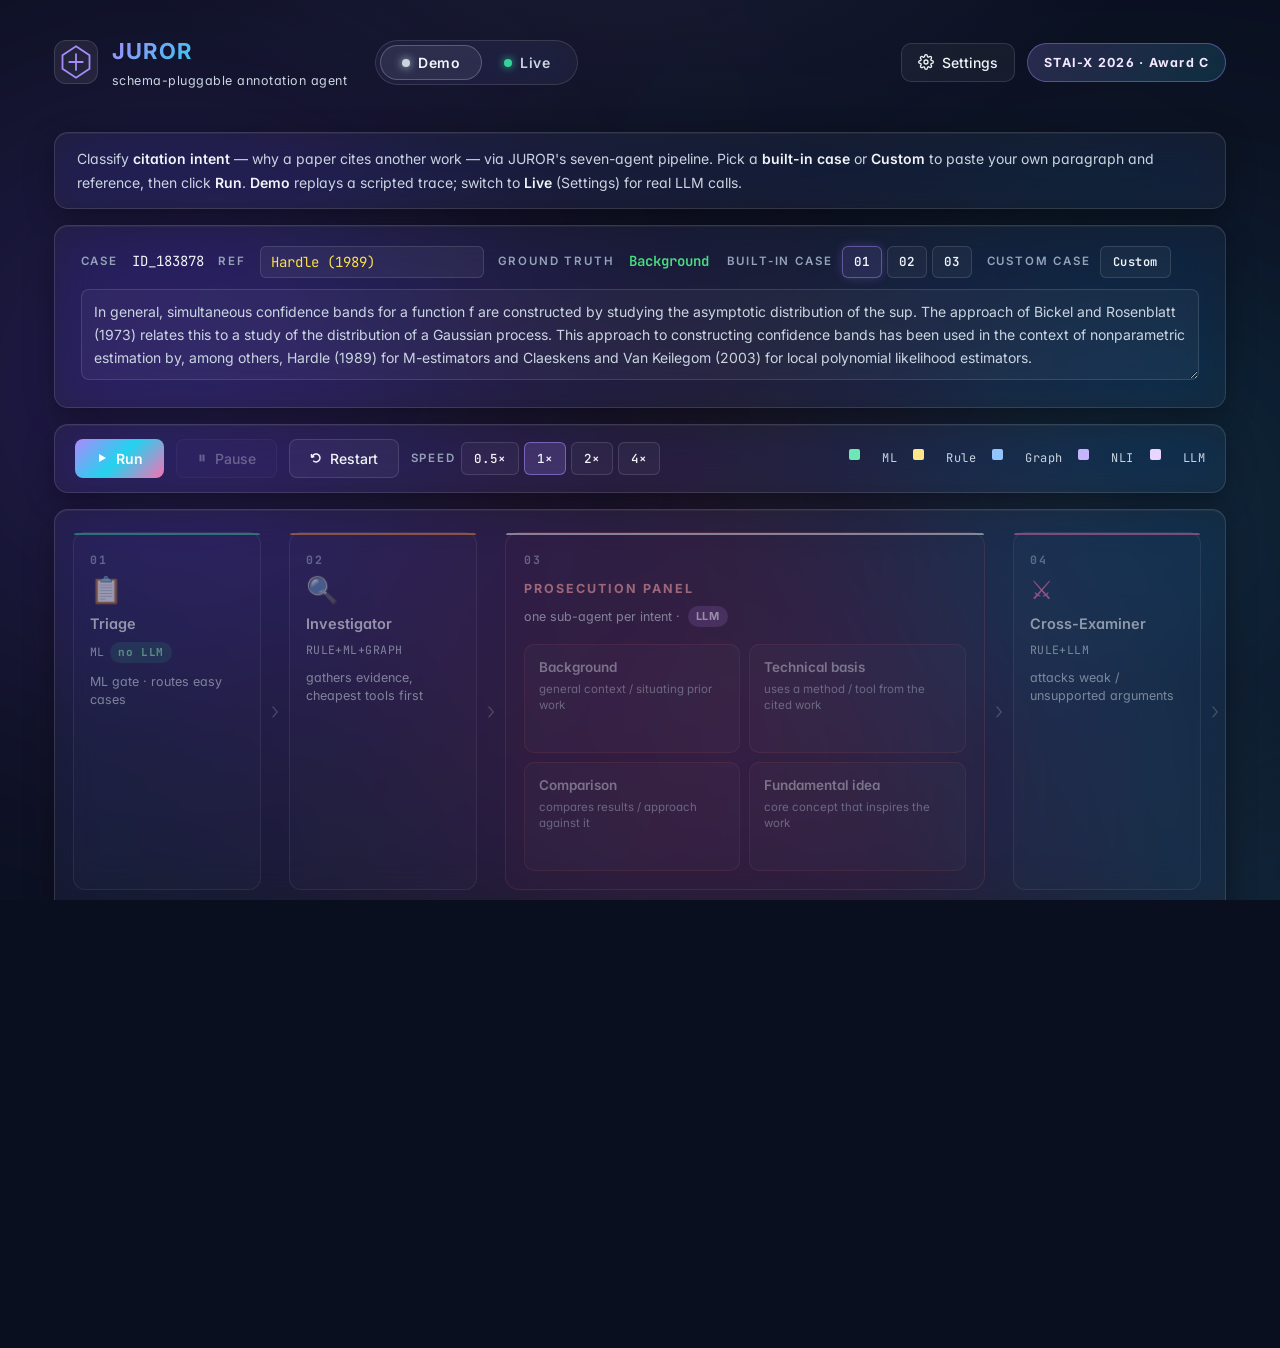
==== commit 80131b73: "modify" ====
--- a/juror_demo_standalone.html
+++ b/juror_demo_standalone.html
@@ -317,11 +317,26 @@
 .status-dot.error   { background: #FB7185; color: #FB7185; }
 
 /* ═══════════════════════════════════════════════════════════════
+   INTRO
+   ═══════════════════════════════════════════════════════════════ */
+.demo-intro {
+  padding: 14px 22px;
+  color: var(--text-dim);
+  font-size: 14px;
+  line-height: 1.65;
+}
+.demo-intro p { margin: 0; }
+.demo-intro strong {
+  color: var(--text);
+  font-weight: 600;
+}
+
+/* ═══════════════════════════════════════════════════════════════
    CASE BAR
    ═══════════════════════════════════════════════════════════════ */
-.casebar { display: flex; gap: 22px; padding: 20px 26px; }
-.case-info { flex: 1; min-width: 0; }
-.case-meta { display: flex; gap: 22px; align-items: center; flex-wrap: wrap; margin-bottom: 11px; }
+.casebar { padding: 20px 26px; }
+.case-info { min-width: 0; }
+.case-meta { display: flex; gap: 14px; align-items: center; flex-wrap: wrap; margin-bottom: 11px; }
 .lbl {
   font-size: 11.5px;
   color: var(--text-faint);
@@ -337,21 +352,63 @@
 }
 .val.ref { color: #FDE047; }
 .val.gt  { color: #4ADE80; font-weight: 600; }
-.case-paragraph {
+.case-ref-input {
+  background: rgba(255,255,255,0.05);
+  border: 1px solid var(--glass-border);
+  color: #FDE047;
+  font-family: 'JetBrains Mono', 'SF Mono', Menlo, monospace;
+  font-size: 14px;
+  padding: 6px 10px;
+  border-radius: 6px;
+  outline: none;
+  min-width: 160px;
+  transition: border-color 0.15s var(--ease);
+}
+.case-ref-input:focus {
+  border-color: rgba(167,139,250,0.5);
+}
+.case-paragraph-input {
+  width: 100%;
+  background: rgba(255,255,255,0.04);
+  border: 1px solid var(--glass-border);
   color: var(--text-dim);
+  font-family: inherit;
   font-size: 14px;
   line-height: 1.65;
-  font-style: italic;
-}
-.case-selector { display: flex; flex-direction: column; gap: 8px; align-items: stretch; }
+  padding: 10px 12px;
+  border-radius: 8px;
+  outline: none;
+  resize: vertical;
+  min-height: 72px;
+  transition: border-color 0.15s var(--ease), background 0.15s var(--ease);
+}
+.case-paragraph-input:focus {
+  border-color: rgba(167,139,250,0.5);
+  background: rgba(167,139,250,0.04);
+  color: var(--text);
+}
+.case-paragraph-input::placeholder { color: var(--text-faint); font-style: italic; }
+.case-selector {
+  display: flex;
+  gap: 5px;
+  align-items: center;
+  margin-left: 4px;
+}
+.case-selector .lbl.small {
+  margin-right: 4px;
+  white-space: nowrap;
+}
+.case-selector .lbl.small:not(:first-child) {
+  margin-left: 10px;
+}
 .case-btn {
   background: rgba(255,255,255,0.04);
   border: 1px solid var(--glass-border);
   color: var(--text);
-  width: 56px; height: 36px;
-  border-radius: 8px;
+  width: 40px; height: 32px;
+  border-radius: 6px;
   font-family: 'JetBrains Mono', monospace;
-  font-size: 13.5px; font-weight: 600;
+  font-size: 12.5px; font-weight: 600;
   cursor: pointer;
   transition: all 0.18s var(--ease);
 }
@@ -361,6 +418,12 @@
   background: rgba(167,139,250,0.12);
   border-color: rgba(167,139,250,0.45);
   box-shadow: 0 0 12px -2px rgba(167,139,250,0.35);
+}
+.case-btn.custom {
+  width: auto;
+  padding: 0 12px;
+  font-size: 12px;
+  letter-spacing: 0.04em;
 }
 
 /* ═══════════════════════════════════════════════════════════════
@@ -982,24 +1045,65 @@
     </div>
   </section>
 
+  <!-- ════════ INTRO ════════ -->
+  <section class="demo-intro glass">
+    <p>Classify <strong>citation intent</strong> — why a paper cites another work — via JUROR's seven-agent pipeline.
+       Pick a <strong>built-in case</strong> or <strong>Custom</strong> to paste your own paragraph and reference,
+       then click <strong>Run</strong>. <strong>Demo</strong> replays a scripted trace; switch to <strong>Live</strong> (Settings) for real LLM calls.</p>
+  </section>
+
   <!-- ════════ CASE BAR ════════ -->
   <section class="casebar glass">
     <div class="case-info">
+      <div id="case-error"></div>
       <div class="case-meta">
         <span class="lbl">CASE</span>
         <span id="case-id" class="val">—</span>
         <span class="lbl">REF</span>
-        <span id="case-ref" class="val ref">—</span>
+        <input type="text" id="case-ref-input" class="case-ref-input" placeholder="e.g. Hardle (1989)">
         <span class="lbl">GROUND&nbsp;TRUTH</span>
         <span id="case-gt" class="val gt">—</span>
+        <div class="case-selector">
+          <span class="lbl small">built-in case</span>
+          <button class="case-btn active" data-case="1">01</button>
+          <button class="case-btn" data-case="2">02</button>
+          <button class="case-btn" data-case="3">03</button>
+          <span class="lbl small">custom case</span>
+          <button class="case-btn custom" data-case="custom">Custom</button>
+        </div>
       </div>
-      <p id="case-paragraph" class="case-paragraph">—</p>
+      <textarea id="case-paragraph-input" class="case-paragraph-input" rows="3"
+        placeholder="Paste or type the paragraph to annotate…"></textarea>
     </div>
-    <div class="case-selector">
-      <span class="lbl small">case</span>
-      <button class="case-btn active" data-case="1">01</button>
-      <button class="case-btn" data-case="2">02</button>
-      <button class="case-btn" data-case="3">03</button>
+  </section>
+
+  <!-- ════════ CONTROLS ════════ -->
+  <section class="controls glass">
+    <button id="btn-play" class="ctrl primary">
+      <svg width="12" height="12" viewBox="0 0 12 12"><path d="M3 2 L10 6 L3 10 Z" fill="currentColor"/></svg>
+      Run
+    </button>
+    <button id="btn-pause" class="ctrl" disabled>
+      <svg width="10" height="10" viewBox="0 0 12 12"><rect x="3" y="2" width="2.4" height="8" fill="currentColor"/><rect x="6.6" y="2" width="2.4" height="8" fill="currentColor"/></svg>
+      Pause
+    </button>
+    <button id="btn-restart" class="ctrl">
+      <svg width="12" height="12" viewBox="0 0 12 12" fill="none" stroke="currentColor" stroke-width="1.5"><path d="M2 6 a4 4 0 1 1 1.2 2.8"/><path d="M1.5 2 L1.5 4.8 L4.3 4.8" stroke-linejoin="round"/></svg>
+      Restart
+    </button>
+    <div class="speed">
+      <span class="lbl small">speed</span>
+      <button class="speed-btn" data-speed="0.5">0.5×</button>
+      <button class="speed-btn active" data-speed="1">1×</button>
+      <button class="speed-btn" data-speed="2">2×</button>
+      <button class="speed-btn" data-speed="4">4×</button>
+    </div>
+    <div class="legend">
+      <span class="legend-dot ml"></span> ML
+      <span class="legend-dot rule"></span> Rule
+      <span class="legend-dot graph"></span> Graph
+      <span class="legend-dot nli"></span> NLI
+      <span class="legend-dot llm"></span> LLM
     </div>
   </section>
 
@@ -1166,36 +1270,6 @@
     <pre id="artifact-json"></pre>
   </section>
 
-  <!-- ════════ CONTROLS ════════ -->
-  <footer class="controls glass">
-    <button id="btn-play" class="ctrl primary">
-      <svg width="12" height="12" viewBox="0 0 12 12"><path d="M3 2 L10 6 L3 10 Z" fill="currentColor"/></svg>
-      Run
-    </button>
-    <button id="btn-pause" class="ctrl" disabled>
-      <svg width="10" height="10" viewBox="0 0 12 12"><rect x="3" y="2" width="2.4" height="8" fill="currentColor"/><rect x="6.6" y="2" width="2.4" height="8" fill="currentColor"/></svg>
-      Pause
-    </button>
-    <button id="btn-restart" class="ctrl">
-      <svg width="12" height="12" viewBox="0 0 12 12" fill="none" stroke="currentColor" stroke-width="1.5"><path d="M2 6 a4 4 0 1 1 1.2 2.8"/><path d="M1.5 2 L1.5 4.8 L4.3 4.8" stroke-linejoin="round"/></svg>
-      Restart
-    </button>
-    <div class="speed">
-      <span class="lbl small">speed</span>
-      <button class="speed-btn" data-speed="0.5">0.5×</button>
-      <button class="speed-btn active" data-speed="1">1×</button>
-      <button class="speed-btn" data-speed="2">2×</button>
-      <button class="speed-btn" data-speed="4">4×</button>
-    </div>
-    <div class="legend">
-      <span class="legend-dot ml"></span> ML
-      <span class="legend-dot rule"></span> Rule
-      <span class="legend-dot graph"></span> Graph
-      <span class="legend-dot nli"></span> NLI
-      <span class="legend-dot llm"></span> LLM
-    </div>
-  </footer>
-
 </div>
 
 <script>
@@ -1268,7 +1342,7 @@
     },
 
     google: {
-      defaultModel: 'gemini-3.1-pro',
+      defaultModel: 'gemini-3.5-flash',
       keyHint:      'AIza…',
       endpoint:     null,   // computed per request because key goes in URL
       buildBody:    (sys, user, model, max_tokens) => ({
@@ -1899,10 +1973,12 @@
   }
 
   bindCaseInfo() {
-    document.getElementById('case-id').textContent       = this.trace.case_id;
-    document.getElementById('case-ref').textContent      = this.trace.input.cited_ref;
-    document.getElementById('case-gt').textContent       = this.trace.input.ground_truth || '—';
-    document.getElementById('case-paragraph').textContent= '"' + this.trace.input.paragraph + '"';
+    document.getElementById('case-id').textContent        = this.trace.case_id;
+    document.getElementById('case-ref-input').value       = this.trace.input.cited_ref;
+    document.getElementById('case-gt').textContent        = this.trace.input.ground_truth || '—';
+    document.getElementById('case-paragraph-input').value = this.trace.input.paragraph;
+    const err = document.getElementById('case-error');
+    if (err) err.innerHTML = '';
   }
 
   flatten() {
@@ -2302,8 +2378,8 @@
   }
 
   showError(html) {
-    const para = document.getElementById('case-paragraph');
-    para.innerHTML = `<div class="error-banner">${html}</div>`;
+    const err = document.getElementById('case-error');
+    if (err) err.innerHTML = `<div class="error-banner">${html}</div>`;
   }
 }
 
@@ -2315,12 +2391,18 @@
   provider:       'anthropic',
   apiKey:         '',
   model:          '',
+  urlPreset:      null,            // e.g. 'google' from ?preset=google
   // Server-real mode wires the UI to a FastAPI backend that runs the agent
   // with real trained models (LR triage, NLI fact-checker).  Detected at
   // boot by GET-ing /api/status on the same origin.
   serverReady:    false,
   serverStatus:   null,             // last /api/status payload
   preferServer:   true,             // user can disable to force in-browser mode
+};
+
+// URL presets: ?preset=google → server-side Google + gemini-3.5-flash
+const URL_PRESETS = {
+  google: { provider: 'google', model: 'gemini-3.5-flash' },
 };
 
 // Built-in sample inputs (in case the user wants Live without an existing trace)
@@ -2374,7 +2456,7 @@
   document.querySelectorAll('.mode-opt').forEach(b => {
     b.classList.toggle('active', b.dataset.mode === mode);
   });
-  if (mode === 'live' && !liveState.apiKey) {
+  if (mode === 'live' && !liveState.apiKey && !liveState.urlPreset) {
     document.getElementById('api-drawer').classList.add('open');
   }
 }
@@ -2393,6 +2475,28 @@
     liveState.serverStatus = null;
     return null;
   }
+}
+
+function applyUrlPreset(presetName) {
+  const preset = URL_PRESETS[presetName];
+  if (!preset) return false;
+
+  liveState.urlPreset  = presetName;
+  liveState.provider   = preset.provider;
+  liveState.model      = preset.model;
+  liveState.preferServer = true;
+
+  document.querySelectorAll('.prov-btn').forEach(b => {
+    b.classList.toggle('active', b.dataset.provider === preset.provider);
+  });
+  const modelInput = document.getElementById('api-model-input');
+  if (modelInput) {
+    modelInput.placeholder = preset.model;
+    modelInput.value       = preset.model;
+  }
+
+  applyMode('live');
+  return true;
 }
 
 function describeServerStatus(j) {
@@ -2411,11 +2515,13 @@
   return `${trMsg} · ${nliMsg} · ${provMsg}`;
 }
 
-async function runViaServer(caseInput, providerName) {
+async function runViaServer(caseInput, providerName, modelName) {
+  const payload = { case: caseInput, provider: providerName };
+  if (modelName) payload.model = modelName;
   const resp = await fetch('/api/run-case', {
     method: 'POST',
     headers: { 'content-type': 'application/json' },
-    body: JSON.stringify({ case: caseInput, provider: providerName }),
+    body: JSON.stringify(payload),
   });
   if (!resp.ok) {
     const body = await resp.text();
@@ -2424,8 +2530,46 @@
   return await resp.json();
 }
 
-async function runLiveCase(caseNum) {
-  const caseInput = LIVE_CASES[caseNum];
+function getCaseInputFromUI() {
+  const paragraph = document.getElementById('case-paragraph-input').value.trim();
+  const ref = document.getElementById('case-ref-input').value.trim();
+  const caseId = document.getElementById('case-id').textContent;
+  const gt = document.getElementById('case-gt').textContent;
+  return {
+    case_id: caseId === '—' ? 'CUSTOM' : caseId,
+    paragraph,
+    ref_clean_citation: ref,
+    ground_truth: gt === '—' ? null : gt,
+  };
+}
+
+function fillCaseFields(c) {
+  document.getElementById('case-id').textContent = c.case_id;
+  document.getElementById('case-ref-input').value = c.ref_clean_citation;
+  document.getElementById('case-gt').textContent = c.ground_truth || '—';
+  document.getElementById('case-paragraph-input').value = c.paragraph;
+  const err = document.getElementById('case-error');
+  if (err) err.innerHTML = '';
+}
+
+function selectCustomCase() {
+  player.pause();
+  player.reset();
+  player.trace = null;
+  document.getElementById('case-id').textContent = 'CUSTOM';
+  document.getElementById('case-ref-input').value = '';
+  document.getElementById('case-gt').textContent = '—';
+  document.getElementById('case-paragraph-input').value = '';
+  const err = document.getElementById('case-error');
+  if (err) err.innerHTML = '';
+  document.getElementById('case-paragraph-input').focus();
+}
+
+async function runLiveCase(caseInput) {
+  if (!caseInput.paragraph || !caseInput.ref_clean_citation) {
+    setApiStatus('error', 'Enter a paragraph and cited reference before running.');
+    return;
+  }
   player.pause(); player.reset();
   document.getElementById('btn-play').disabled = true;
 
@@ -2439,10 +2583,12 @@
       document.getElementById('btn-play').disabled = false;
       return;
     }
+    const model = liveState.model || null;
+    const modelHint = model ? ` / ${model}` : '';
     setApiStatus('ok',
-      `Server mode · calling ${provider} on the backend (real TF-IDF + NLI + LLM)…`);
+      `Server mode · calling ${provider}${modelHint} on the backend (real TF-IDF + NLI + LLM)…`);
     try {
-      const trace = await runViaServer(caseInput, provider);
+      const trace = await runViaServer(caseInput, provider, model);
       setApiStatus('ok',
         `Server run complete · ${trace.summary.llm_calls} LLM calls · ${trace.summary.total_tokens} tokens.`);
       player.trace = trace;
@@ -2504,23 +2650,41 @@
   // If yes — Live mode prefers the server (real TF-IDF + NLI + LLM).
   // If no  — Live mode falls back to in-browser direct calls.
   const status = await probeServer();
+
+  const urlPreset = new URLSearchParams(window.location.search).get('preset');
+  const presetApplied = urlPreset && applyUrlPreset(urlPreset);
+
   if (status && status.triage?.ready) {
-    setApiStatus('ok', describeServerStatus(status));
-    // Toggle the Live label to make it clear this isn't a stub
     const liveBtn = document.querySelector('.mode-opt[data-mode="live"]');
     if (liveBtn) liveBtn.innerHTML =
       '<span class="mode-dot live-dot"></span> Live <span class="badge-no-llm" style="margin-left:6px">server</span>';
+
+    if (presetApplied) {
+      const provOk = status.llm_providers?.[liveState.provider];
+      if (provOk) {
+        setApiStatus('ok',
+          `Preset "${urlPreset}" · server ${liveState.provider} / ${liveState.model} ready. Click Run.`);
+      } else {
+        setApiStatus('error',
+          `Preset "${urlPreset}" needs ${liveState.provider.toUpperCase()}_API_KEY on the server.`);
+      }
+    } else {
+      setApiStatus('ok', describeServerStatus(status));
+    }
   } else {
-    setApiStatus('pending',
-      'No backend detected on this origin. Live mode will run in-browser using the key you paste below.');
+    if (presetApplied) {
+      setApiStatus('error',
+        `Preset "${urlPreset}" requires the backend server — start uvicorn in server/.`);
+    } else {
+      setApiStatus('pending',
+        'No backend detected on this origin. Live mode will run in-browser using the key you paste below.');
+    }
   }
 
   // ─── Play / Pause / Restart ───
   document.getElementById('btn-play').addEventListener('click', () => {
     if (liveState.mode === 'live') {
-      const active = document.querySelector('.case-btn.active');
-      const n = parseInt(active?.dataset?.case || '1');
-      runLiveCase(n);
+      runLiveCase(getCaseInputFromUI());
     } else {
       player.play();
     }
@@ -2544,16 +2708,19 @@
     btn.addEventListener('click', async () => {
       document.querySelectorAll('.case-btn').forEach(b => b.classList.remove('active'));
       btn.classList.add('active');
+      if (btn.dataset.case === 'custom') {
+        selectCustomCase();
+        return;
+      }
       if (liveState.mode === 'demo') {
         await player.loadCase(parseInt(btn.dataset.case));
       } else {
-        // bind case info without playing — Run triggers the live call
         const c = LIVE_CASES[parseInt(btn.dataset.case)];
         player.reset();
         player.trace = { case_id: c.case_id,
                          input: { paragraph: c.paragraph, cited_ref: c.ref_clean_citation,
                                   ground_truth: c.ground_truth } };
-        player.bindCaseInfo();
+        fillCaseFields(c);
       }
     });
   });
@@ -2608,7 +2775,7 @@
 
   // ─── Keyboard shortcuts ───
   document.addEventListener('keydown', (e) => {
-    if (e.target.tagName === 'INPUT') return;
+    if (e.target.tagName === 'INPUT' || e.target.tagName === 'TEXTAREA') return;
     if (e.key === ' ' || e.key === 'k') {
       e.preventDefault();
       if (liveState.mode === 'live') {
